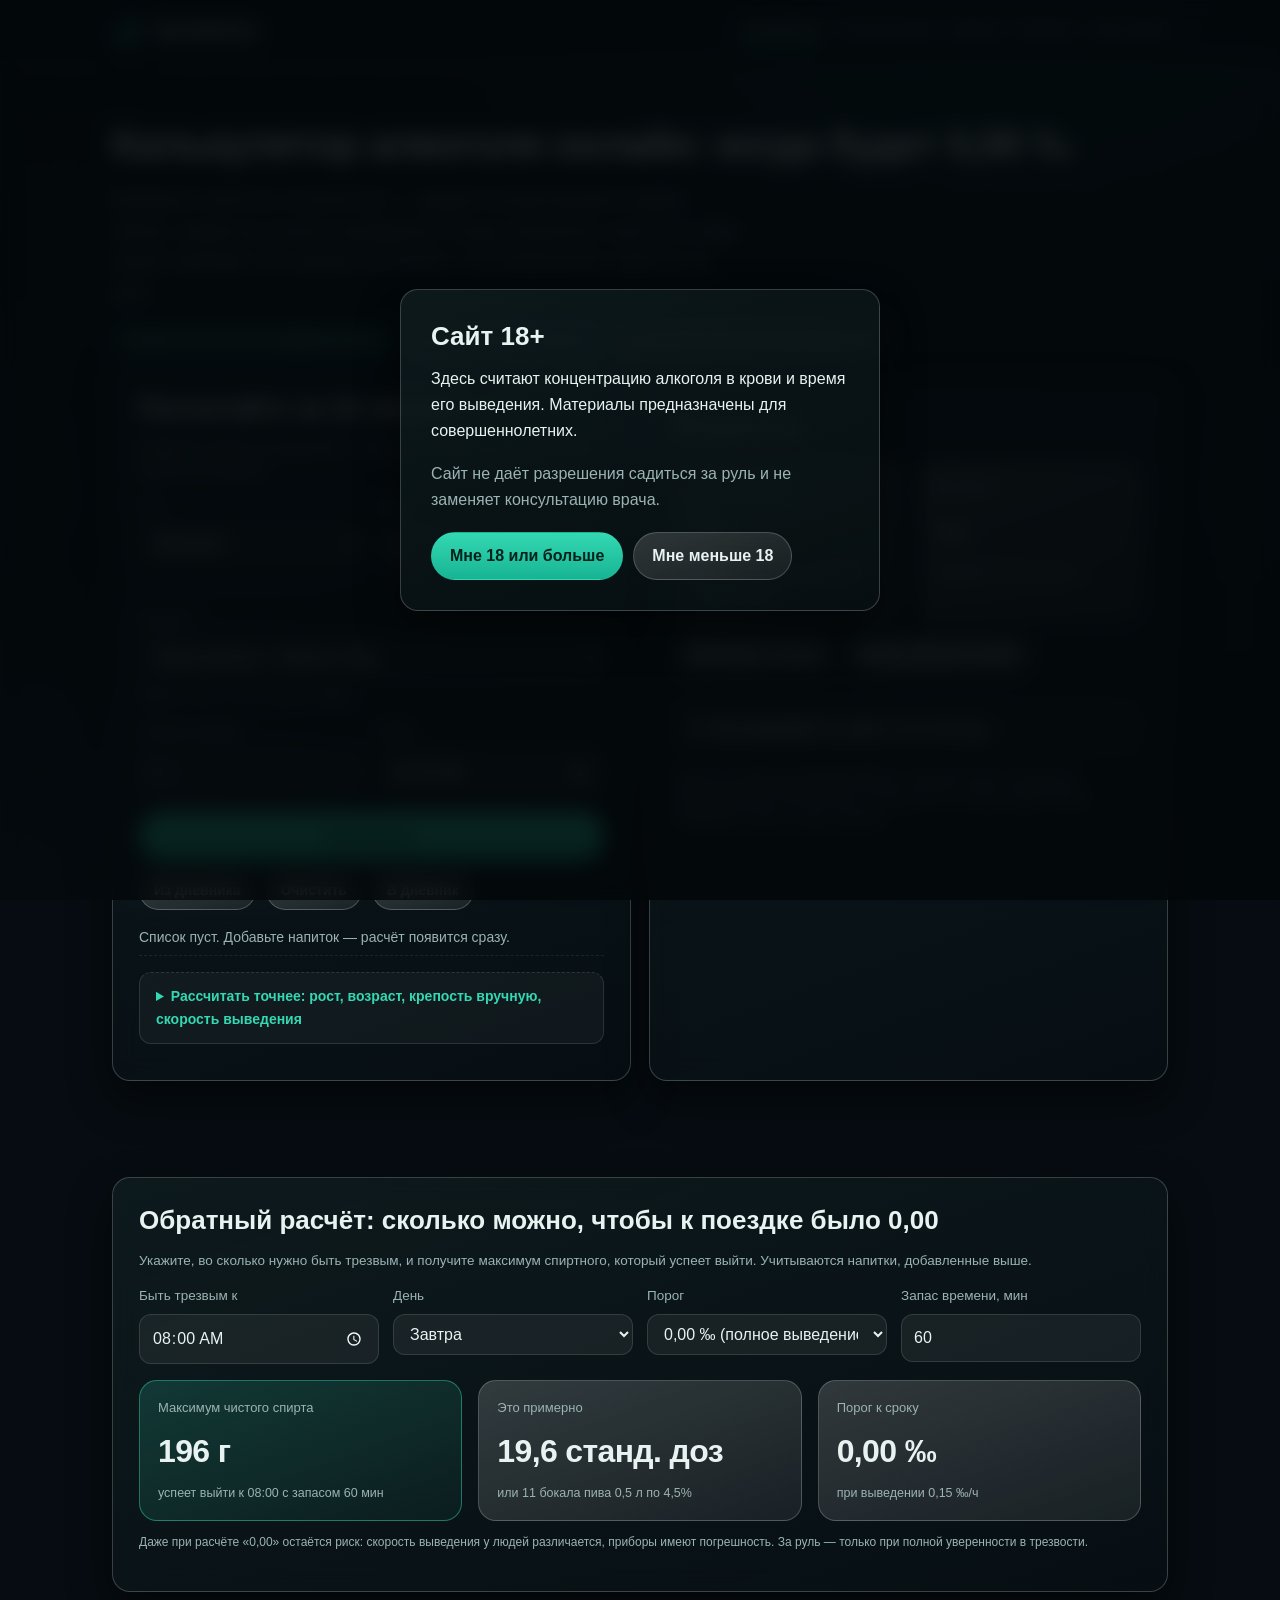
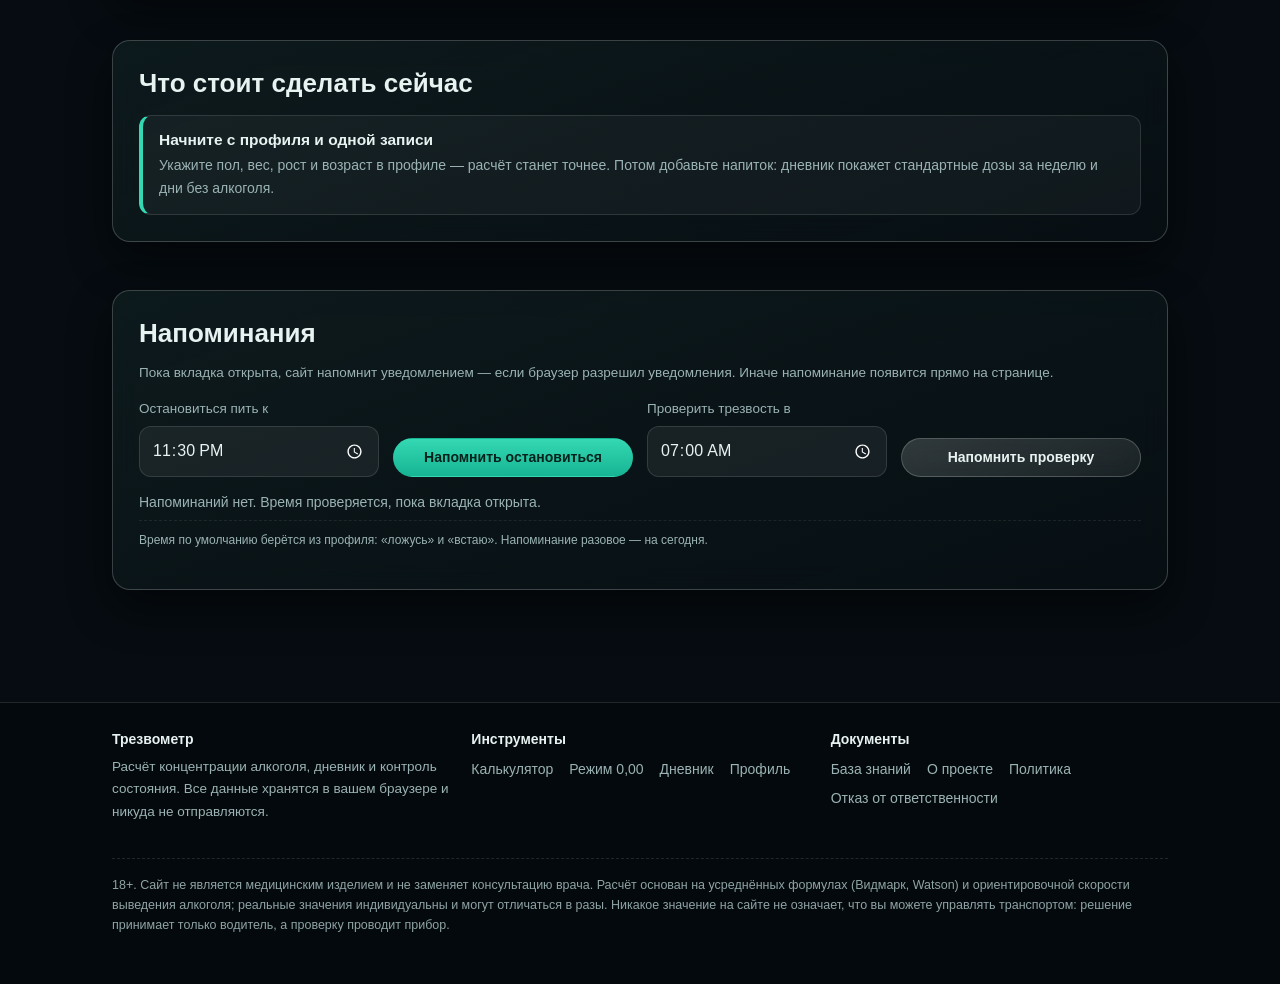
==== index.html @ 7f0a62c1 "feat(mobile): калькулятор сразу под заголовком, описание и бейджи — ниже формы" ====
<!DOCTYPE html>
<html lang="ru">
<head>
  <meta charset="utf-8">
  <link rel="icon" type="image/svg+xml" href="assets/favicon.svg">
  <meta name="viewport" content="width=device-width, initial-scale=1">
  <meta name="theme-color" content="#060c11">
  <meta name="yandex-verification" content="53d8635f9bacb7ce">
  <title>Калькулятор алкоголя: через сколько концентрация в крови вернётся к нулю</title>
  <meta name="description" content="Расчёт концентрации алкоголя в крови по весу, росту, полу и возрасту: когда показатель вернётся к 0,00 ‰, сколько ещё можно до поездки, дневник и профиль. Оценка с запасом по времени, без обещаний «можно за руль».">
  
  <meta property="og:type" content="website">
  <meta property="og:site_name" content="Трезвометр">
  <meta property="og:locale" content="ru_RU">
  <meta property="og:title" content="Калькулятор алкоголя: когда концентрация вернётся к нулю">
  <meta property="og:description" content="Расчёт по весу, росту, полу и возрасту, режим 0,00 для профессионалов, дневник и графики. Оценка с запасом по времени.">
  <!-- domain-block -->
  <link rel="canonical" href="https://trezvometr.ru/">
  <meta property="og:url" content="https://trezvometr.ru/">
  <meta property="og:image" content="https://trezvometr.ru/assets/og-image.png">
  <meta property="og:image:width" content="1200">
  <meta property="og:image:height" content="630">
  <meta name="twitter:card" content="summary_large_image">
  <meta name="twitter:image" content="https://trezvometr.ru/assets/og-image.png">
  <!-- /domain-block -->
  <link rel="stylesheet" href="assets/style.css?v=5">
</head>
<body>
<header class="site-header">
  <div class="wrap header-row">
    <a class="logo" href="index.html">
      <svg class="logo-mark" viewBox="0 0 32 32" aria-hidden="true">
        <circle cx="16" cy="16" r="13" fill="none" stroke="#34d8b3" stroke-width="2.2" stroke-dasharray="60 22" stroke-linecap="round" transform="rotate(-90 16 16)"/>
        <path d="M16 8.5c3.6 2.6 5.6 5.2 5.6 8a5.6 5.6 0 0 1-11.2 0c0-2.8 2-5.4 5.6-8z" fill="rgba(52,216,179,.22)" stroke="#34d8b3" stroke-width="1.6"/>
      </svg>
      <span>Трезвометр</span>
    </a>
    <nav class="nav" aria-label="Основная навигация">
      <a href="index.html">Калькулятор</a>
      <a href="pro.html">0,00 для профи</a>
      <a href="dnevnik.html">Дневник</a>
      <a href="profil.html">Профиль</a>
      <a href="baza-znaniy.html">База знаний</a>
    </nav>
  </div>
</header>

<main>
  <div class="top-flow">
    <section class="wrap hero">
      <h1>Калькулятор алкоголя онлайн: когда будет 0,00 ‰</h1>
    </section>

    <section class="wrap section calc-top" style="padding-top:8px">
    <div class="grid grid-2">
      <div class="card">
        <h2>Посчитайте за 10 секунд</h2>
        <p class="small muted">Выберите напиток и количество — результат обновится сразу. Пол и вес берутся из профиля.</p>

        <div class="form-grid" id="profile-quick">
          <label class="field"><span>Пол</span>
            <select id="p-sex"><option value="male">Мужской</option><option value="female">Женский</option><option value="other">Не указывать</option></select>
          </label>
          <label class="field"><span>Вес, кг</span><input id="p-weight" type="number" min="35" max="220" step="1" value="75"></label>
        </div>

        <hr style="border:none;border-top:1px dashed rgba(255,255,255,.12);margin:18px 0">

        <div class="form-grid">
          <label class="field field-wide"><span>Напиток</span><select id="drink"></select>
            <small class="tiny muted" id="drink-hint"></small></label>
          <label class="field"><span>Сколько порций</span><input id="count" type="number" min="1" max="20" step="1" value="1"></label>
          <label class="field"><span>Когда</span><input id="when" type="time"></label>
        </div>

        <div class="btn-row" style="margin-top:14px">
          <button type="button" class="btn btn-wide" id="add-drink">Рассчитать</button>
          <button type="button" class="btn btn-ghost btn-sm" id="from-diary">Из дневника</button>
          <button type="button" class="btn btn-ghost btn-sm" id="reset-list">Очистить</button>
          <button type="button" class="btn btn-ghost btn-sm" id="save-diary">В дневник</button>
        </div>

        <ul id="drink-list" class="breakdown" style="margin-top:16px"></ul>

        <details style="margin-top:16px" id="precise">
          <summary>Рассчитать точнее: рост, возраст, крепость вручную, скорость выведения</summary>
          <div class="form-grid" style="margin-top:12px">
            <label class="field"><span>Рост, см</span><input id="p-height" type="number" min="130" max="220" step="1" value="175"></label>
            <label class="field"><span>Возраст</span><input id="p-age" type="number" min="18" max="99" step="1" value="35"></label>
            <label class="field"><span>Объём порции, мл</span><input id="volume" type="number" min="10" max="2000" step="10" value="500"></label>
            <label class="field"><span>Крепость, %</span><input id="abv" type="number" min="0.1" max="96" step="0.1" value="4.5"></label>
            <label class="field"><span>День</span>
              <select id="day"><option value="0">Сегодня</option><option value="-1">Вчера</option><option value="1">Завтра</option></select>
            </label>
            <label class="field"><span>Всасывание</span>
              <select id="peak">
                <option value="20">Быстро (натощак) — 20 мин</option>
                <option value="40" selected>Обычно — 40 мин</option>
                <option value="60">После плотной еды — 60 мин</option>
                <option value="90">Очень медленно — 90 мин</option>
              </select>
            </label>
            <label class="field"><span>Скорость выведения</span>
              <select id="rate">
                <option value="0.10">Медленная — 0,10 ‰/ч</option>
                <option value="0.15" selected>Средняя — 0,15 ‰/ч</option>
                <option value="0.20">Быстрая — 0,20 ‰/ч</option>
              </select>
            </label>
            <label class="field"><span>Модель объёма</span>
              <select id="model">
                <option value="widmark" selected>Видмарка (вес, пол)</option>
                <option value="watson">Watson (плюс рост и возраст)</option>
              </select>
            </label>
            <label class="field"><span>Единицы</span>
              <select id="units">
                <option value="promille" selected>‰ (промилле)</option>
                <option value="percent">% BAC</option>
                <option value="breath">мг/л выдоха</option>
              </select>
            </label>
          </div>
          <p class="small muted" style="margin:10px 0 0">Значения сохраняются в профиле и используются на всех страницах.</p>
        </details>
      </div>

      <div class="card">
        <h2>Результат</h2>
        <div id="result-metrics" class="result-hero"></div>
        <div class="more-row">
          <button type="button" class="btn btn-ghost btn-sm" id="more-precise">Рассчитать точнее</button>
          <a class="btn btn-ghost btn-sm" href="pro.html">Режим 0,00 для профи</a>
        </div>
        <div id="chart" class="chart-box"></div>
        <ul id="breakdown" class="breakdown"></ul>
        <details style="margin-top:14px">
          <summary>Что означают ‰, мг/л, «г» и «ст. д.»</summary>
          <ul class="breakdown" style="margin-top:10px">
            <li><span>‰ (промилле)</span><b>грамм чистого спирта на литр крови: 1 ‰ = 1 г/л</b></li>
            <li><span>% BAC</span><b>то же в процентах: 1 ‰ = 0,1 %</b></li>
            <li><span>мг/л</span><b>миллиграммы спирта на литр выдоха — так измеряет алкотестер: 0,16 мг/л ≈ 0,30 ‰ крови</b></li>
            <li><span>г</span><b>граммы чистого спирта, а не объём напитка: 50 мл водки 40% = 15,8 г</b></li>
            <li><span>ст. д.</span><b>стандартная доза — 10 г спирта: 30 мл водки или 250 мл пива 4,5%</b></li>
            <li><span>Объём распределения</span><b>условный объём тела, по которому распределяется спирт (вес × коэффициент)</b></li>
          </ul>
          <p class="tiny muted" style="margin-top:8px">Подробнее — в <a href="baza-znaniy.html">базе знаний</a>.</p>
        </details>
        <p class="tiny muted" style="margin-top:14px">Оценка по формулам Видмарка/Watson и средней скорости выведения.
          Индивидуальные значения могут отличаться в 1,5–2 раза: влияют печень, лекарства, усталость, еда и генетика.</p>
      </div>
    </div>
    </section>

    <section class="wrap hero-meta">
      <p class="lead">Выберите напиток и количество — увидите концентрацию в крови сейчас, время до полного выведения
        и когда показатель опустится ниже порога прибора. Это оценка состояния, а не разрешение садиться за руль.</p>
      <div class="hero-badges">
        <span class="chip">Считает в ‰, %, мг/л и стандартных дозах</span>
        <span class="chip chip-blue">Данные остаются в браузере</span>
        <span class="chip chip-warn">Есть режим «0,00» для профессионалов</span>
      </div>
    </section>
  </div>

  <section class="wrap section">
    <div class="card">
      <h2>Обратный расчёт: сколько можно, чтобы к поездке было 0,00</h2>
      <p class="small muted">Укажите, во сколько нужно быть трезвым, и получите максимум спиртного, который успеет выйти.
        Учитываются напитки, добавленные выше.</p>
      <div class="form-grid">
        <label class="field"><span>Быть трезвым к</span><input id="target-time" type="time" value="08:00"></label>
        <label class="field"><span>День</span>
          <select id="target-day"><option value="1" selected>Завтра</option><option value="0">Сегодня</option><option value="2">Через день</option></select>
        </label>
        <label class="field"><span>Порог</span>
          <select id="target-threshold">
            <option value="0" selected>0,00 ‰ (полное выведение)</option>
            <option value="0.30">Порог прибора: 0,16 мг/л (0,30 ‰)</option>
          </select>
        </label>
        <label class="field"><span>Запас времени, мин</span><input id="target-margin" type="number" min="0" max="360" step="15" value="60"></label>
      </div>
      <div id="reverse-result" class="result-hero" style="margin-top:16px"></div>
      <p class="tiny muted" style="margin-top:12px">Даже при расчёте «0,00» остаётся риск: скорость выведения у людей различается,
        приборы имеют погрешность. За руль — только при полной уверенности в трезвости.</p>
    </div>
  </section>

  <section class="wrap section" style="padding-top:0">
    <div class="card">
      <h2>Что стоит сделать сейчас</h2>
      <div id="advice" class="advice"></div>
    </div>
  </section>

  <section class="wrap section" style="padding-top:0">
    <div class="card">
      <h2>Напоминания</h2>
      <p class="small muted">Пока вкладка открыта, сайт напомнит уведомлением — если браузер разрешил уведомления.
        Иначе напоминание появится прямо на странице.</p>
      <div class="form-grid">
        <label class="field"><span>Остановиться пить к</span><input id="rem-stop-time" type="time"></label>
        <div class="field" style="justify-content:flex-end">
          <button type="button" class="btn btn-sm" id="rem-stop-btn">Напомнить остановиться</button>
        </div>
        <label class="field"><span>Проверить трезвость в</span><input id="rem-check-time" type="time"></label>
        <div class="field" style="justify-content:flex-end">
          <button type="button" class="btn btn-ghost btn-sm" id="rem-check-btn">Напомнить проверку</button>
        </div>
      </div>
      <ul id="rem-list" class="breakdown" style="margin-top:14px"></ul>
      <p class="tiny muted" style="margin-top:10px">Время по умолчанию берётся из профиля: «ложусь» и «встаю».
        Напоминание разовое — на сегодня.</p>
    </div>
  </section>
</main>

<footer class="site-footer">
  <div class="wrap">
    <div class="footer-cols">
      <div>
        <h3>Трезвометр</h3>
        <p class="small">Расчёт концентрации алкоголя, дневник и контроль состояния. Все данные хранятся в вашем браузере
          и никуда не отправляются.</p>
      </div>
      <div>
        <h3>Инструменты</h3>
        <div class="footer-links">
          <a href="index.html">Калькулятор</a>
          <a href="pro.html">Режим 0,00</a>
          <a href="dnevnik.html">Дневник</a>
          <a href="profil.html">Профиль</a>
        </div>
      </div>
      <div>
        <h3>Документы</h3>
        <div class="footer-links">
          <a href="baza-znaniy.html">База знаний</a>
          <a href="o-proekte.html">О проекте</a>
          <a href="politika.html">Политика</a>
          <a href="disclaimer.html">Отказ от ответственности</a>
        </div>
      </div>
    </div>
    <p class="footer-disclaimer">18+. Сайт не является медицинским изделием и не заменяет консультацию врача.
      Расчёт основан на усреднённых формулах (Видмарк, Watson) и ориентировочной скорости выведения алкоголя;
      реальные значения индивидуальны и могут отличаться в разы. Никакое значение на сайте не означает,
      что вы можете управлять транспортом: решение принимает только водитель, а проверку проводит прибор.</p>
  </div>
</footer>

<script src="assets/config.js?v=1"></script>
<script src="assets/engine.js?v=3"></script>
<script src="assets/store.js?v=1"></script>
<script src="assets/ui.js?v=1"></script>
<script src="assets/advice.js?v=3"></script>
<script src="assets/charts.js?v=3"></script>
<script src="assets/reminders.js?v=1"></script>
<script src="assets/calc.js?v=5"></script>
<script src="assets/metrika.js?v=1"></script>
</body>
</html>
---- assets/style.css ----
/* Трезвометр — тёмная тема «стекло», мятный акцент. Без внешних зависимостей. */
:root {
  color-scheme: dark;
  --bg: #060c11;
  --card: rgba(255, 255, 255, .055);
  --text: #e8f3f1;
  --muted: #9bb3b4;
  --line: rgba(255, 255, 255, .12);
  --accent: #34d8b3;
  --accent-strong: #17b493;
  --accent-dark: #0d8a71;
  --blue: #6fb3ff;
  --warn: #ffc061;
  --stop: #ff7a7a;
  --ok: #3ddc9a;
  --radius: 18px;
  --radius-sm: 12px;
  --shadow: 0 18px 44px rgba(0, 0, 0, .48);
  --glass: linear-gradient(160deg, rgba(255, 255, 255, .16), rgba(255, 255, 255, .07));
  --glass-border: rgba(255, 255, 255, .2);
  --glass-panel: linear-gradient(160deg, rgba(16, 30, 32, .78), rgba(9, 17, 20, .6));
}

* { box-sizing: border-box; }
html { scroll-behavior: smooth; }

body {
  margin: 0;
  font: 16px/1.65 -apple-system, "Segoe UI", Roboto, "Helvetica Neue", Arial, sans-serif;
  color: var(--text);
  background-color: var(--bg);
  min-height: 100vh;
}

body::before {
  content: ""; position: fixed; inset: 0; z-index: -2;
  background:
    radial-gradient(60rem 40rem at 80% -10%, rgba(52, 216, 179, .16), transparent 65%),
    radial-gradient(50rem 34rem at 0% 100%, rgba(111, 179, 255, .12), transparent 62%),
    linear-gradient(180deg, #060c11 0%, #071016 55%, #050a0e 100%);
}
body::after {
  content: ""; position: fixed; inset: 0; z-index: -1; pointer-events: none;
  background-image:
    linear-gradient(rgba(255, 255, 255, .028) 1px, transparent 1px),
    linear-gradient(90deg, rgba(255, 255, 255, .028) 1px, transparent 1px);
  background-size: 64px 64px, 64px 64px;
}
body.no-scroll { overflow: hidden; }

a { color: var(--accent); text-decoration: none; }
a:hover { text-decoration: underline; }
img, svg { max-width: 100%; }
::selection { background: rgba(52, 216, 179, .32); color: #fff; }
a:focus-visible, button:focus-visible, input:focus-visible, select:focus-visible, textarea:focus-visible {
  outline: 2px solid rgba(52, 216, 179, .7); outline-offset: 2px; border-radius: 10px;
}

/* Отступы по бокам задаём только через padding-inline: .header-row, .section,
   .hero и .site-footer ниже перебивают padding сбоку, если писать его shorthand
   (padding: 8px 0). Из-за этого контент прижимался к краям экрана. */
.wrap { width: 100%; max-width: 1120px; margin: 0 auto; padding-inline: clamp(16px, 2.5vw, 36px); }

/* ---------- шапка ---------- */
.site-header {
  position: sticky; top: 0; z-index: 30;
  background: rgba(7, 14, 18, .8);
  -webkit-backdrop-filter: blur(18px) saturate(150%);
  backdrop-filter: blur(18px) saturate(150%);
  border-bottom: 1px solid rgba(255, 255, 255, .09);
}
.header-row { display: flex; align-items: center; gap: 14px; min-height: 62px; flex-wrap: wrap; padding-block: 8px; }
.logo { display: flex; align-items: center; gap: 10px; font-weight: 700; font-size: 18px; color: var(--text); }
.logo:hover { text-decoration: none; }
.logo-mark {
  width: 30px; height: 30px; flex: 0 0 auto; display: block;
  filter: drop-shadow(0 6px 16px rgba(52, 216, 179, .4));
}
.nav {
  display: flex; flex-wrap: wrap; gap: clamp(10px, 1.2vw, 18px); margin-left: auto;
  font-size: clamp(13.5px, .95vw, 14.5px);
}
.nav a { color: var(--muted); white-space: nowrap; }
.nav a:hover, .nav a[aria-current="page"] { color: var(--text); text-decoration: none; }
.nav a[aria-current="page"] { border-bottom: 2px solid var(--accent); padding-bottom: 2px; }

/* ---------- кнопки ---------- */
.btn {
  display: inline-flex; align-items: center; justify-content: center; gap: 8px;
  padding: 10px 18px; border-radius: 999px; border: 1px solid transparent;
  font: inherit; font-weight: 600; cursor: pointer; white-space: nowrap;
  background: linear-gradient(180deg, var(--accent), var(--accent-strong));
  color: #04211b; text-decoration: none;
  transition: transform .12s ease, filter .12s ease;
}
.btn:hover { filter: brightness(1.06); text-decoration: none; transform: translateY(-1px); }
.btn:active { transform: translateY(0); }
.btn-ghost { background: var(--glass); color: var(--text); border-color: var(--glass-border); backdrop-filter: blur(10px); }
.btn-ghost:hover { border-color: rgba(52, 216, 179, .45); }
.btn-sm { padding: 7px 14px; font-size: 14px; }
.btn-danger { background: linear-gradient(180deg, #ff8b8b, #e25555); color: #2a0707; }
.btn-row { display: flex; flex-wrap: wrap; gap: 10px; align-items: center; }

/* ---------- быстрый калькулятор ---------- */
.btn-wide { flex: 1 1 100%; }
.more-row { display: flex; flex-wrap: wrap; gap: 10px; align-items: center; margin-top: 14px; }
.more-row .btn { text-decoration: none; }
#precise { border-top: 1px dashed rgba(255, 255, 255, .12); padding-top: 12px; }
#precise > summary { cursor: pointer; color: var(--accent); font-size: 14px; }
#precise > summary:hover { text-decoration: underline; }
#drink-hint { display: block; margin-top: 2px; }

/* ---------- карточки / секции ---------- */
.section { padding-block: clamp(24px, 4vw, 48px); }
.card {
  background: var(--glass-panel);
  border: 1px solid var(--glass-border);
  border-radius: var(--radius);
  box-shadow: var(--shadow);
  padding: clamp(16px, 2.2vw, 26px);
  backdrop-filter: blur(14px) saturate(140%);
}
.card + .card { margin-top: 18px; }
.grid { display: grid; gap: 18px; }
.grid-2 { grid-template-columns: repeat(auto-fit, minmax(300px, 1fr)); }
.grid-3 { grid-template-columns: repeat(auto-fit, minmax(230px, 1fr)); }
h1, h2, h3 { line-height: 1.25; margin: 0 0 .5em; }
h1 { font-size: clamp(26px, 3.4vw, 40px); letter-spacing: -.02em; }
h2 { font-size: clamp(20px, 2.2vw, 26px); }
h3 { font-size: 17px; }
p { margin: 0 0 1em; }
.muted { color: var(--muted); }
.small { font-size: 13.5px; }
.tiny { font-size: 12px; }
.center { text-align: center; }
.nowrap { white-space: nowrap; }

/* ---------- первый экран ---------- */
/* Порядок блоков зависит от ширины: на телефоне калькулятор идёт сразу после
   заголовка, а описание и бейджи — ниже (иначе до формы надо прокручивать). */
.top-flow { display: flex; flex-direction: column; }
.hero { order: 1; padding-block: clamp(28px, 5vw, 56px) 16px; }
.hero h1 { margin-bottom: 12px; }
.hero h1:last-child { margin-bottom: 0; }
.hero-meta { order: 2; }
.calc-top { order: 3; }
.hero p.lead, .hero-meta .lead { font-size: clamp(16px, 1.5vw, 18.5px); color: var(--muted); max-width: 62ch; margin-bottom: 0; }
.hero-badges { display: flex; flex-wrap: wrap; gap: 8px; margin-top: 16px; }
.chip {
  display: inline-flex; align-items: center; gap: 6px;
  padding: 5px 12px; border-radius: 999px; font-size: 13px;
  background: rgba(52, 216, 179, .12); border: 1px solid rgba(52, 216, 179, .28); color: #b8f4e6;
}
.chip-blue { background: rgba(111, 179, 255, .12); border-color: rgba(111, 179, 255, .3); color: #cfe4ff; }
.chip-warn { background: rgba(255, 192, 97, .12); border-color: rgba(255, 192, 97, .32); color: #ffe0b5; }

/* ---------- форма ---------- */
.form-grid { display: grid; gap: 14px; grid-template-columns: repeat(auto-fit, minmax(190px, 1fr)); }
.field { display: flex; flex-direction: column; gap: 6px; }
.field > span, .field > label { font-size: 13.5px; color: var(--muted); }
.field-wide { grid-column: 1 / -1; }
input, select, textarea {
  font: inherit; color: var(--text);
  background: rgba(255, 255, 255, .06);
  border: 1px solid var(--line);
  border-radius: var(--radius-sm);
  padding: 10px 12px;
  width: 100%;
  transition: border-color .12s ease, background .12s ease;
}
input:hover, select:hover, textarea:hover { border-color: rgba(52, 216, 179, .3); }
input:focus, select:focus, textarea:focus { border-color: rgba(52, 216, 179, .6); background: rgba(255, 255, 255, .08); }
select option, select optgroup { background: #0d1a1e; color: var(--text); }
input[type="range"] { padding: 0; background: none; border: none; accent-color: var(--accent); }
input[type="checkbox"] { width: auto; accent-color: var(--accent); }
.row-inline { display: flex; gap: 10px; align-items: center; flex-wrap: wrap; }
.check { display: flex; gap: 8px; align-items: flex-start; font-size: 14px; color: var(--muted); }

/* ---------- результат ---------- */
.result-hero {
  display: grid; gap: 16px; grid-template-columns: repeat(auto-fit, minmax(220px, 1fr));
  margin-top: 18px;
}
.metric {
  background: var(--glass);
  border: 1px solid var(--glass-border);
  border-radius: var(--radius);
  padding: 16px 18px;
}
.metric .label { font-size: 13px; color: var(--muted); margin-bottom: 6px; }
.metric .value { font-size: clamp(24px, 2.6vw, 32px); font-weight: 700; letter-spacing: -.02em; }
.metric .value-sm { font-size: clamp(18px, 2vw, 22px); font-weight: 600; }
.metric .hint { font-size: 12.5px; color: var(--muted); margin-top: 6px; }
.metric-accent { border-color: rgba(52, 216, 179, .45); background: linear-gradient(160deg, rgba(52, 216, 179, .18), rgba(52, 216, 179, .05)); }
.metric-warn { border-color: rgba(255, 192, 97, .4); }
.metric-stop { border-color: rgba(255, 122, 122, .4); }

.breakdown { display: grid; gap: 8px; margin: 14px 0 0; padding: 0; list-style: none; }
.breakdown li { display: flex; justify-content: space-between; gap: 12px; font-size: 14px; color: var(--muted); border-bottom: 1px dashed rgba(255,255,255,.08); padding-bottom: 6px; }
.breakdown li b { color: var(--text); font-weight: 600; }

/* ---------- советы ---------- */
.advice { display: grid; gap: 12px; margin-top: 16px; }
.advice-item {
  border-radius: var(--radius-sm); padding: 14px 16px;
  border: 1px solid var(--line); background: rgba(255, 255, 255, .04);
  border-left: 4px solid var(--accent);
}
.advice-item.warn { border-left-color: var(--warn); }
.advice-item.stop { border-left-color: var(--stop); }
.advice-item h3 { margin: 0 0 4px; font-size: 15.5px; }
.advice-item p { margin: 0; font-size: 14px; color: var(--muted); }

/* ---------- статистика ---------- */
.stats { display: grid; gap: 12px; grid-template-columns: repeat(auto-fit, minmax(160px, 1fr)); }
.stat {
  border: 1px solid var(--line); border-radius: var(--radius-sm);
  background: rgba(255, 255, 255, .04); padding: 12px 14px;
}
.stat .k { font-size: 12.5px; color: var(--muted); }
.stat .v { font-size: 22px; font-weight: 700; }

/* ---------- таблица дневника ---------- */
.table-wrap { overflow-x: auto; margin-top: 12px; border-radius: var(--radius-sm); border: 1px solid var(--line); }
table { width: 100%; border-collapse: collapse; font-size: 14px; min-width: 560px; }
th, td { text-align: left; padding: 10px 12px; border-bottom: 1px solid rgba(255, 255, 255, .07); }
th { font-size: 12.5px; text-transform: uppercase; letter-spacing: .04em; color: var(--muted); font-weight: 600; background: rgba(255, 255, 255, .04); }
tbody tr:hover { background: rgba(52, 216, 179, .06); }
td.num, th.num { text-align: right; white-space: nowrap; }
.icon-btn {
  background: none; border: 1px solid var(--line); color: var(--muted);
  border-radius: 8px; padding: 3px 9px; cursor: pointer; font: inherit; font-size: 13px;
}
.icon-btn:hover { color: var(--stop); border-color: rgba(255, 122, 122, .5); }

/* ---------- графики ---------- */
.chart { width: 100%; height: auto; display: block; }
.chart-axis { fill: #8ba3a6; font-size: 12px; }
.chart-note { fill: #b8c9cb; font-size: 11.5px; }
.chart-box { margin-top: 14px; }

/* ---------- заметки / предупреждения ---------- */
.note {
  border-radius: var(--radius-sm); padding: 14px 16px; font-size: 14px;
  background: rgba(111, 179, 255, .1); border: 1px solid rgba(111, 179, 255, .28); color: #d6e8ff;
}
.note-warn { background: rgba(255, 192, 97, .1); border-color: rgba(255, 192, 97, .3); color: #ffe7c6; }
.note-stop { background: rgba(255, 122, 122, .1); border-color: rgba(255, 122, 122, .3); color: #ffd6d6; }

/* ---------- возрастной гейт ---------- */
.gate {
  position: fixed; inset: 0; z-index: 100;
  display: grid; place-items: center; padding: 20px;
  background: rgba(3, 8, 10, .86);
  -webkit-backdrop-filter: blur(10px); backdrop-filter: blur(10px);
}
.gate-card {
  max-width: 480px; width: 100%;
  background: var(--glass-panel); border: 1px solid var(--glass-border);
  border-radius: var(--radius); box-shadow: var(--shadow);
  padding: clamp(20px, 3vw, 30px);
}
.gate-actions { display: flex; flex-wrap: wrap; gap: 10px; margin-top: 18px; }

/* ---------- тосты ---------- */
.toast-box {
  position: fixed; right: 16px; bottom: 16px; z-index: 90;
  display: flex; flex-direction: column; gap: 8px; max-width: min(92vw, 380px);
}
.toast {
  padding: 12px 16px; border-radius: var(--radius-sm); font-size: 14px;
  background: rgba(15, 28, 30, .96); border: 1px solid var(--glass-border);
  box-shadow: var(--shadow); animation: toastIn .18s ease;
}
.toast-warn { border-color: rgba(255, 192, 97, .5); }
.toast-stop { border-color: rgba(255, 122, 122, .5); }
.toast-out { opacity: 0; transform: translateY(6px); transition: all .4s ease; }
@keyframes toastIn { from { opacity: 0; transform: translateY(8px); } to { opacity: 1; transform: none; } }

/* ---------- статьи / текст ---------- */
.prose { max-width: 74ch; }
.prose h2 { margin-top: 1.6em; }
.prose h3 { margin-top: 1.2em; }
.prose ul, .prose ol { padding-left: 1.3em; margin: 0 0 1em; }
.prose li { margin-bottom: .4em; }
.prose blockquote {
  margin: 1.2em 0; padding: 12px 18px; border-left: 3px solid var(--accent);
  background: rgba(52, 216, 179, .07); border-radius: 0 var(--radius-sm) var(--radius-sm) 0;
  color: #cfe9e3;
}
.prose code { background: rgba(255,255,255,.08); padding: 1px 6px; border-radius: 6px; font-size: .92em; }
.prose table { margin: 1em 0; }

details {
  border: 1px solid var(--line); border-radius: var(--radius-sm);
  background: rgba(255, 255, 255, .04); padding: 12px 16px; margin-bottom: 10px;
}
details summary { cursor: pointer; font-weight: 600; }
details[open] summary { margin-bottom: 8px; }
details p:last-child { margin-bottom: 0; }

/* ---------- подвал ---------- */
.site-footer {
  margin-top: clamp(32px, 5vw, 64px);
  border-top: 1px solid var(--line);
  background: rgba(4, 9, 12, .6);
  padding-block: 28px 36px; font-size: 14px; color: var(--muted);
}
.footer-cols { display: grid; gap: 22px; grid-template-columns: repeat(auto-fit, minmax(220px, 1fr)); }
.site-footer h3 { font-size: 14px; color: var(--text); margin-bottom: 8px; }
.site-footer a { color: var(--muted); }
.site-footer a:hover { color: var(--accent); }
.footer-disclaimer {
  margin-top: 22px; padding-top: 16px; border-top: 1px dashed var(--line);
  font-size: 12.5px; line-height: 1.6; color: #8fa4a6;
}
.footer-links { display: flex; flex-wrap: wrap; gap: 6px 16px; margin-top: 10px; }

/* ---------- адаптив ---------- */
@media (max-width: 720px) {
  /* Меню переносится, а не прячется в горизонтальную прокрутку: на телефоне
     спрятанный край выглядит как обрезанная ссылка. */
  .nav { order: 3; width: 100%; margin-left: 0; flex-wrap: wrap; gap: 8px 16px; padding-bottom: 4px; }
  .header-row { min-height: auto; }
  .metric .value { font-size: 24px; }
  .toast-box { left: 12px; right: 12px; max-width: none; }
  /* На телефоне сначала калькулятор, потом описание и бейджи. */
  .calc-top { order: 2; }
  .hero-meta { order: 3; margin-top: 10px; }
}
@media (prefers-reduced-motion: reduce) {
  * { animation: none !important; transition: none !important; scroll-behavior: auto !important; }
}
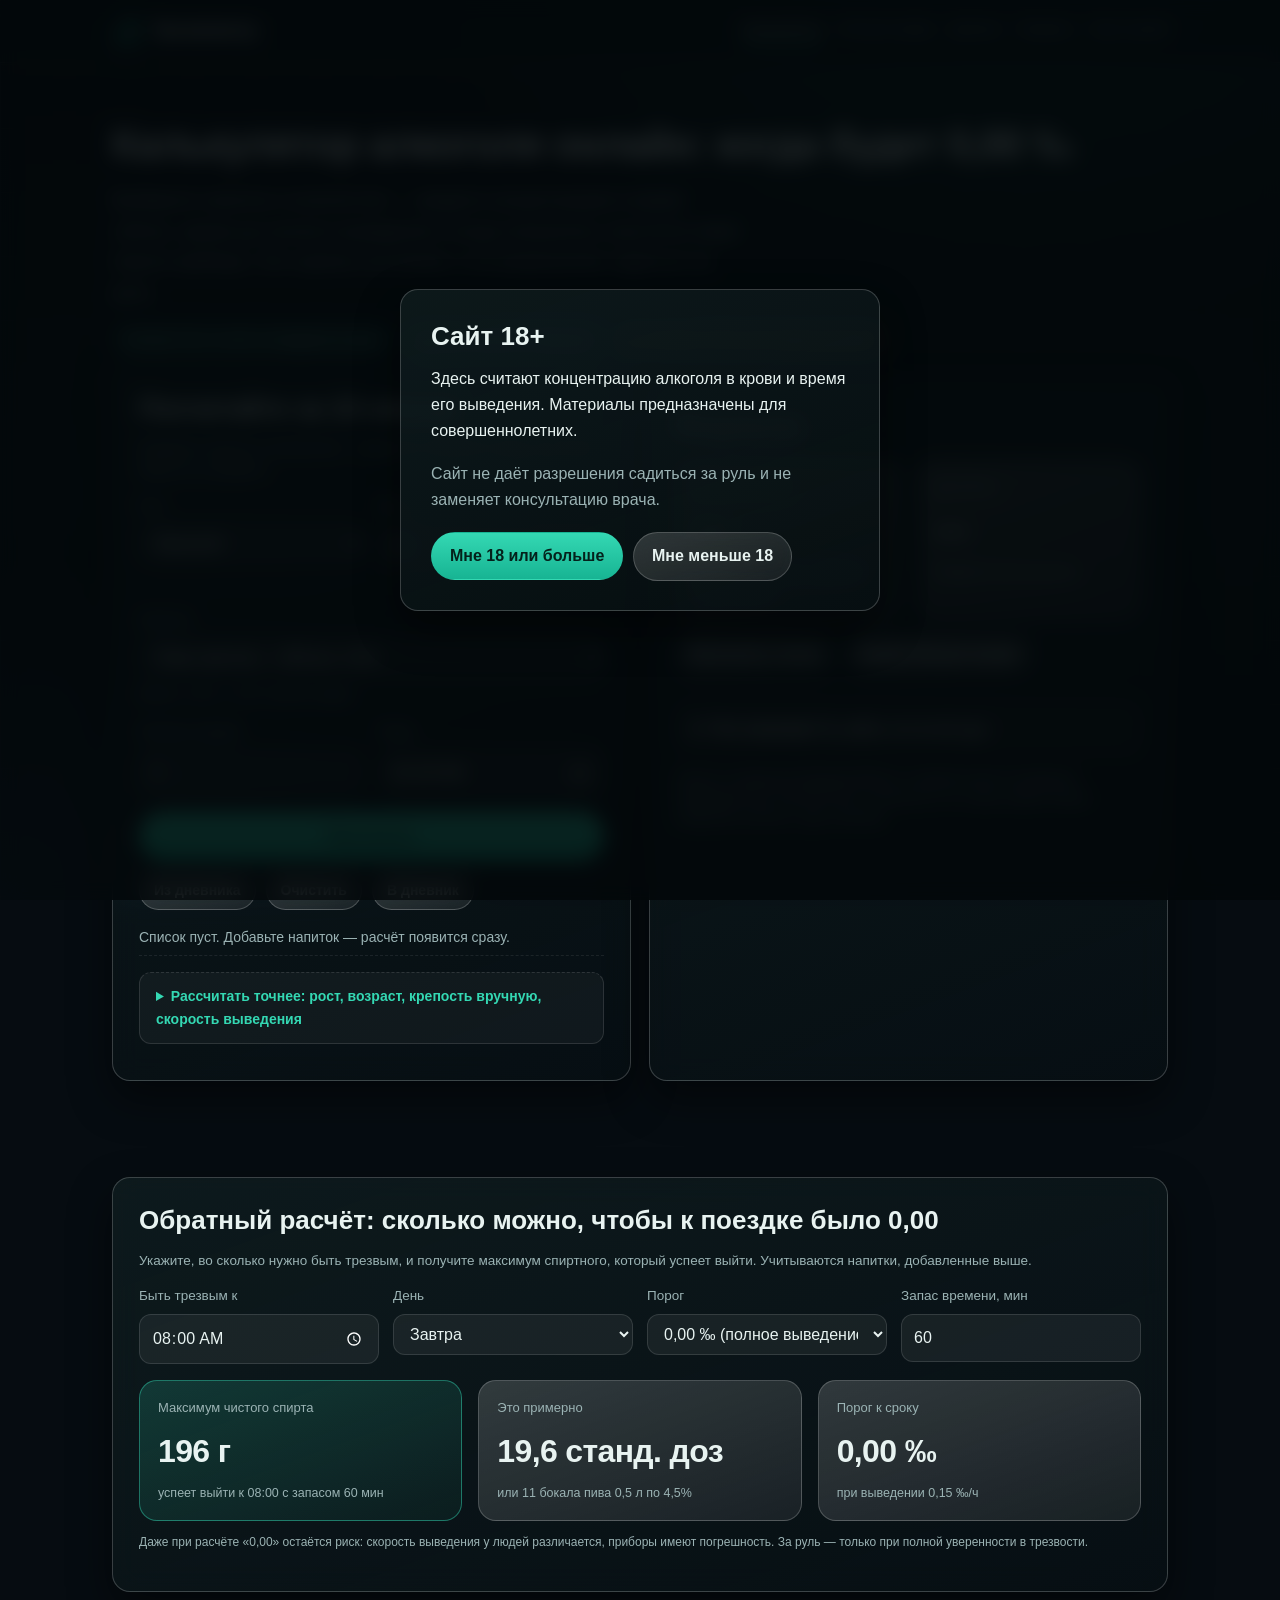
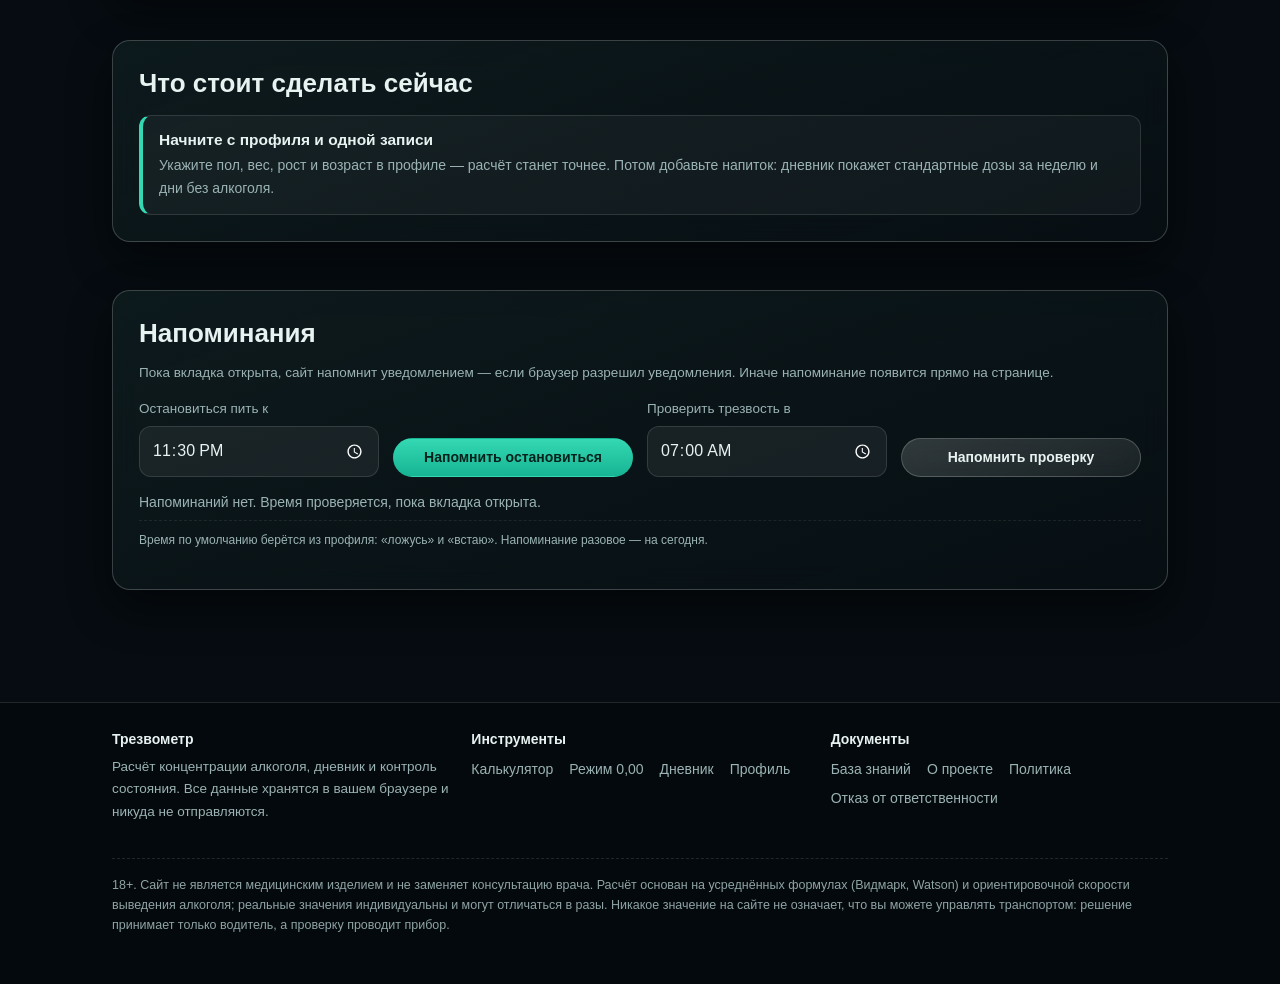
==== commit 8f6e8a85: "style(index): выровнены отступы в разметке калькулятора" ====
--- a/index.html
+++ b/index.html
@@ -52,104 +52,104 @@
     </section>
 
     <section class="wrap section calc-top" style="padding-top:8px">
-    <div class="grid grid-2">
-      <div class="card">
-        <h2>Посчитайте за 10 секунд</h2>
-        <p class="small muted">Выберите напиток и количество — результат обновится сразу. Пол и вес берутся из профиля.</p>
-
-        <div class="form-grid" id="profile-quick">
-          <label class="field"><span>Пол</span>
-            <select id="p-sex"><option value="male">Мужской</option><option value="female">Женский</option><option value="other">Не указывать</option></select>
-          </label>
-          <label class="field"><span>Вес, кг</span><input id="p-weight" type="number" min="35" max="220" step="1" value="75"></label>
-        </div>
-
-        <hr style="border:none;border-top:1px dashed rgba(255,255,255,.12);margin:18px 0">
-
-        <div class="form-grid">
-          <label class="field field-wide"><span>Напиток</span><select id="drink"></select>
-            <small class="tiny muted" id="drink-hint"></small></label>
-          <label class="field"><span>Сколько порций</span><input id="count" type="number" min="1" max="20" step="1" value="1"></label>
-          <label class="field"><span>Когда</span><input id="when" type="time"></label>
-        </div>
-
-        <div class="btn-row" style="margin-top:14px">
-          <button type="button" class="btn btn-wide" id="add-drink">Рассчитать</button>
-          <button type="button" class="btn btn-ghost btn-sm" id="from-diary">Из дневника</button>
-          <button type="button" class="btn btn-ghost btn-sm" id="reset-list">Очистить</button>
-          <button type="button" class="btn btn-ghost btn-sm" id="save-diary">В дневник</button>
-        </div>
-
-        <ul id="drink-list" class="breakdown" style="margin-top:16px"></ul>
-
-        <details style="margin-top:16px" id="precise">
-          <summary>Рассчитать точнее: рост, возраст, крепость вручную, скорость выведения</summary>
-          <div class="form-grid" style="margin-top:12px">
-            <label class="field"><span>Рост, см</span><input id="p-height" type="number" min="130" max="220" step="1" value="175"></label>
-            <label class="field"><span>Возраст</span><input id="p-age" type="number" min="18" max="99" step="1" value="35"></label>
-            <label class="field"><span>Объём порции, мл</span><input id="volume" type="number" min="10" max="2000" step="10" value="500"></label>
-            <label class="field"><span>Крепость, %</span><input id="abv" type="number" min="0.1" max="96" step="0.1" value="4.5"></label>
-            <label class="field"><span>День</span>
-              <select id="day"><option value="0">Сегодня</option><option value="-1">Вчера</option><option value="1">Завтра</option></select>
+      <div class="grid grid-2">
+        <div class="card">
+          <h2>Посчитайте за 10 секунд</h2>
+          <p class="small muted">Выберите напиток и количество — результат обновится сразу. Пол и вес берутся из профиля.</p>
+
+          <div class="form-grid" id="profile-quick">
+            <label class="field"><span>Пол</span>
+              <select id="p-sex"><option value="male">Мужской</option><option value="female">Женский</option><option value="other">Не указывать</option></select>
             </label>
-            <label class="field"><span>Всасывание</span>
-              <select id="peak">
-                <option value="20">Быстро (натощак) — 20 мин</option>
-                <option value="40" selected>Обычно — 40 мин</option>
-                <option value="60">После плотной еды — 60 мин</option>
-                <option value="90">Очень медленно — 90 мин</option>
-              </select>
-            </label>
-            <label class="field"><span>Скорость выведения</span>
-              <select id="rate">
-                <option value="0.10">Медленная — 0,10 ‰/ч</option>
-                <option value="0.15" selected>Средняя — 0,15 ‰/ч</option>
-                <option value="0.20">Быстрая — 0,20 ‰/ч</option>
-              </select>
-            </label>
-            <label class="field"><span>Модель объёма</span>
-              <select id="model">
-                <option value="widmark" selected>Видмарка (вес, пол)</option>
-                <option value="watson">Watson (плюс рост и возраст)</option>
-              </select>
-            </label>
-            <label class="field"><span>Единицы</span>
-              <select id="units">
-                <option value="promille" selected>‰ (промилле)</option>
-                <option value="percent">% BAC</option>
-                <option value="breath">мг/л выдоха</option>
-              </select>
-            </label>
-          </div>
-          <p class="small muted" style="margin:10px 0 0">Значения сохраняются в профиле и используются на всех страницах.</p>
-        </details>
-      </div>
-
-      <div class="card">
-        <h2>Результат</h2>
-        <div id="result-metrics" class="result-hero"></div>
-        <div class="more-row">
-          <button type="button" class="btn btn-ghost btn-sm" id="more-precise">Рассчитать точнее</button>
-          <a class="btn btn-ghost btn-sm" href="pro.html">Режим 0,00 для профи</a>
-        </div>
-        <div id="chart" class="chart-box"></div>
-        <ul id="breakdown" class="breakdown"></ul>
-        <details style="margin-top:14px">
-          <summary>Что означают ‰, мг/л, «г» и «ст. д.»</summary>
-          <ul class="breakdown" style="margin-top:10px">
-            <li><span>‰ (промилле)</span><b>грамм чистого спирта на литр крови: 1 ‰ = 1 г/л</b></li>
-            <li><span>% BAC</span><b>то же в процентах: 1 ‰ = 0,1 %</b></li>
-            <li><span>мг/л</span><b>миллиграммы спирта на литр выдоха — так измеряет алкотестер: 0,16 мг/л ≈ 0,30 ‰ крови</b></li>
-            <li><span>г</span><b>граммы чистого спирта, а не объём напитка: 50 мл водки 40% = 15,8 г</b></li>
-            <li><span>ст. д.</span><b>стандартная доза — 10 г спирта: 30 мл водки или 250 мл пива 4,5%</b></li>
-            <li><span>Объём распределения</span><b>условный объём тела, по которому распределяется спирт (вес × коэффициент)</b></li>
-          </ul>
-          <p class="tiny muted" style="margin-top:8px">Подробнее — в <a href="baza-znaniy.html">базе знаний</a>.</p>
-        </details>
-        <p class="tiny muted" style="margin-top:14px">Оценка по формулам Видмарка/Watson и средней скорости выведения.
-          Индивидуальные значения могут отличаться в 1,5–2 раза: влияют печень, лекарства, усталость, еда и генетика.</p>
-      </div>
-    </div>
+            <label class="field"><span>Вес, кг</span><input id="p-weight" type="number" min="35" max="220" step="1" value="75"></label>
+          </div>
+
+          <hr style="border:none;border-top:1px dashed rgba(255,255,255,.12);margin:18px 0">
+
+          <div class="form-grid">
+            <label class="field field-wide"><span>Напиток</span><select id="drink"></select>
+              <small class="tiny muted" id="drink-hint"></small></label>
+            <label class="field"><span>Сколько порций</span><input id="count" type="number" min="1" max="20" step="1" value="1"></label>
+            <label class="field"><span>Когда</span><input id="when" type="time"></label>
+          </div>
+
+          <div class="btn-row" style="margin-top:14px">
+            <button type="button" class="btn btn-wide" id="add-drink">Рассчитать</button>
+            <button type="button" class="btn btn-ghost btn-sm" id="from-diary">Из дневника</button>
+            <button type="button" class="btn btn-ghost btn-sm" id="reset-list">Очистить</button>
+            <button type="button" class="btn btn-ghost btn-sm" id="save-diary">В дневник</button>
+          </div>
+
+          <ul id="drink-list" class="breakdown" style="margin-top:16px"></ul>
+
+          <details style="margin-top:16px" id="precise">
+            <summary>Рассчитать точнее: рост, возраст, крепость вручную, скорость выведения</summary>
+            <div class="form-grid" style="margin-top:12px">
+              <label class="field"><span>Рост, см</span><input id="p-height" type="number" min="130" max="220" step="1" value="175"></label>
+              <label class="field"><span>Возраст</span><input id="p-age" type="number" min="18" max="99" step="1" value="35"></label>
+              <label class="field"><span>Объём порции, мл</span><input id="volume" type="number" min="10" max="2000" step="10" value="500"></label>
+              <label class="field"><span>Крепость, %</span><input id="abv" type="number" min="0.1" max="96" step="0.1" value="4.5"></label>
+              <label class="field"><span>День</span>
+                <select id="day"><option value="0">Сегодня</option><option value="-1">Вчера</option><option value="1">Завтра</option></select>
+              </label>
+              <label class="field"><span>Всасывание</span>
+                <select id="peak">
+                  <option value="20">Быстро (натощак) — 20 мин</option>
+                  <option value="40" selected>Обычно — 40 мин</option>
+                  <option value="60">После плотной еды — 60 мин</option>
+                  <option value="90">Очень медленно — 90 мин</option>
+                </select>
+              </label>
+              <label class="field"><span>Скорость выведения</span>
+                <select id="rate">
+                  <option value="0.10">Медленная — 0,10 ‰/ч</option>
+                  <option value="0.15" selected>Средняя — 0,15 ‰/ч</option>
+                  <option value="0.20">Быстрая — 0,20 ‰/ч</option>
+                </select>
+              </label>
+              <label class="field"><span>Модель объёма</span>
+                <select id="model">
+                  <option value="widmark" selected>Видмарка (вес, пол)</option>
+                  <option value="watson">Watson (плюс рост и возраст)</option>
+                </select>
+              </label>
+              <label class="field"><span>Единицы</span>
+                <select id="units">
+                  <option value="promille" selected>‰ (промилле)</option>
+                  <option value="percent">% BAC</option>
+                  <option value="breath">мг/л выдоха</option>
+                </select>
+              </label>
+            </div>
+            <p class="small muted" style="margin:10px 0 0">Значения сохраняются в профиле и используются на всех страницах.</p>
+          </details>
+        </div>
+
+        <div class="card">
+          <h2>Результат</h2>
+          <div id="result-metrics" class="result-hero"></div>
+          <div class="more-row">
+            <button type="button" class="btn btn-ghost btn-sm" id="more-precise">Рассчитать точнее</button>
+            <a class="btn btn-ghost btn-sm" href="pro.html">Режим 0,00 для профи</a>
+          </div>
+          <div id="chart" class="chart-box"></div>
+          <ul id="breakdown" class="breakdown"></ul>
+          <details style="margin-top:14px">
+            <summary>Что означают ‰, мг/л, «г» и «ст. д.»</summary>
+            <ul class="breakdown" style="margin-top:10px">
+              <li><span>‰ (промилле)</span><b>грамм чистого спирта на литр крови: 1 ‰ = 1 г/л</b></li>
+              <li><span>% BAC</span><b>то же в процентах: 1 ‰ = 0,1 %</b></li>
+              <li><span>мг/л</span><b>миллиграммы спирта на литр выдоха — так измеряет алкотестер: 0,16 мг/л ≈ 0,30 ‰ крови</b></li>
+              <li><span>г</span><b>граммы чистого спирта, а не объём напитка: 50 мл водки 40% = 15,8 г</b></li>
+              <li><span>ст. д.</span><b>стандартная доза — 10 г спирта: 30 мл водки или 250 мл пива 4,5%</b></li>
+              <li><span>Объём распределения</span><b>условный объём тела, по которому распределяется спирт (вес × коэффициент)</b></li>
+            </ul>
+            <p class="tiny muted" style="margin-top:8px">Подробнее — в <a href="baza-znaniy.html">базе знаний</a>.</p>
+          </details>
+          <p class="tiny muted" style="margin-top:14px">Оценка по формулам Видмарка/Watson и средней скорости выведения.
+            Индивидуальные значения могут отличаться в 1,5–2 раза: влияют печень, лекарства, усталость, еда и генетика.</p>
+        </div>
+      </div>
     </section>
 
     <section class="wrap hero-meta">
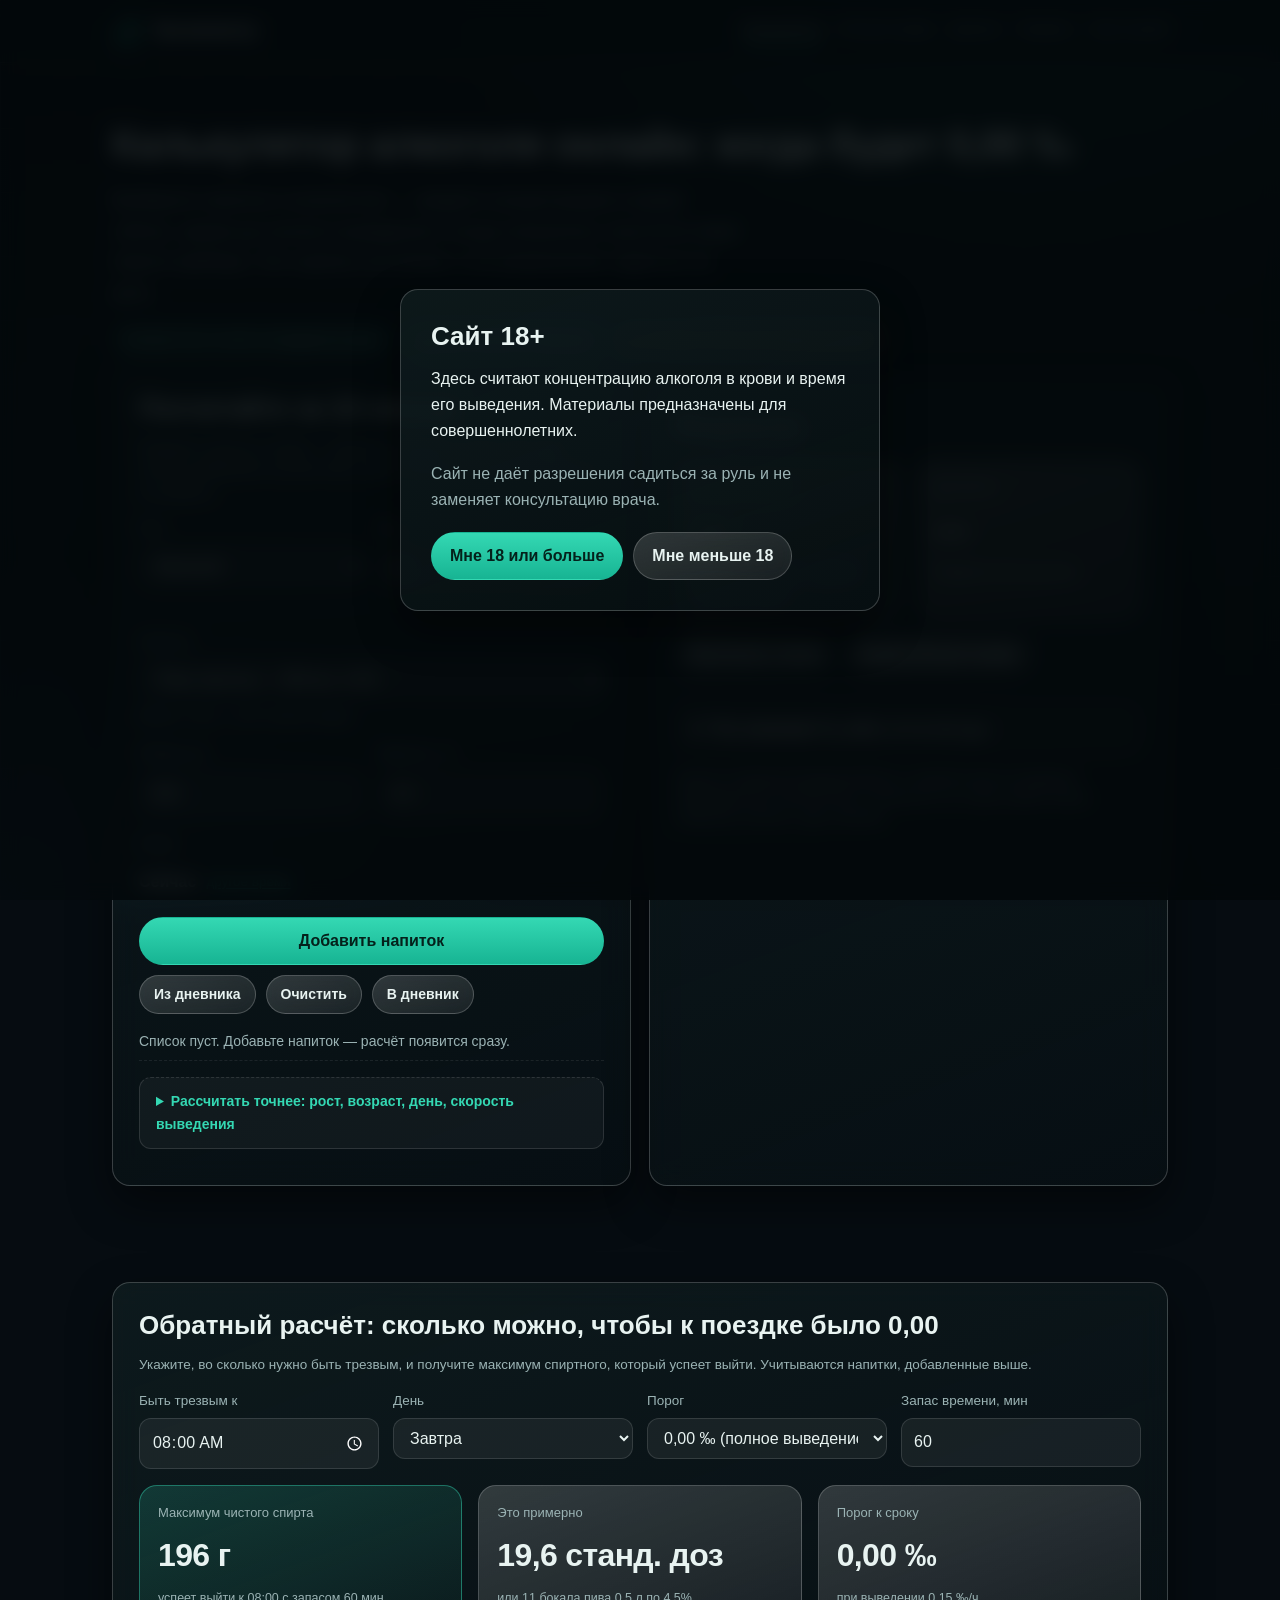
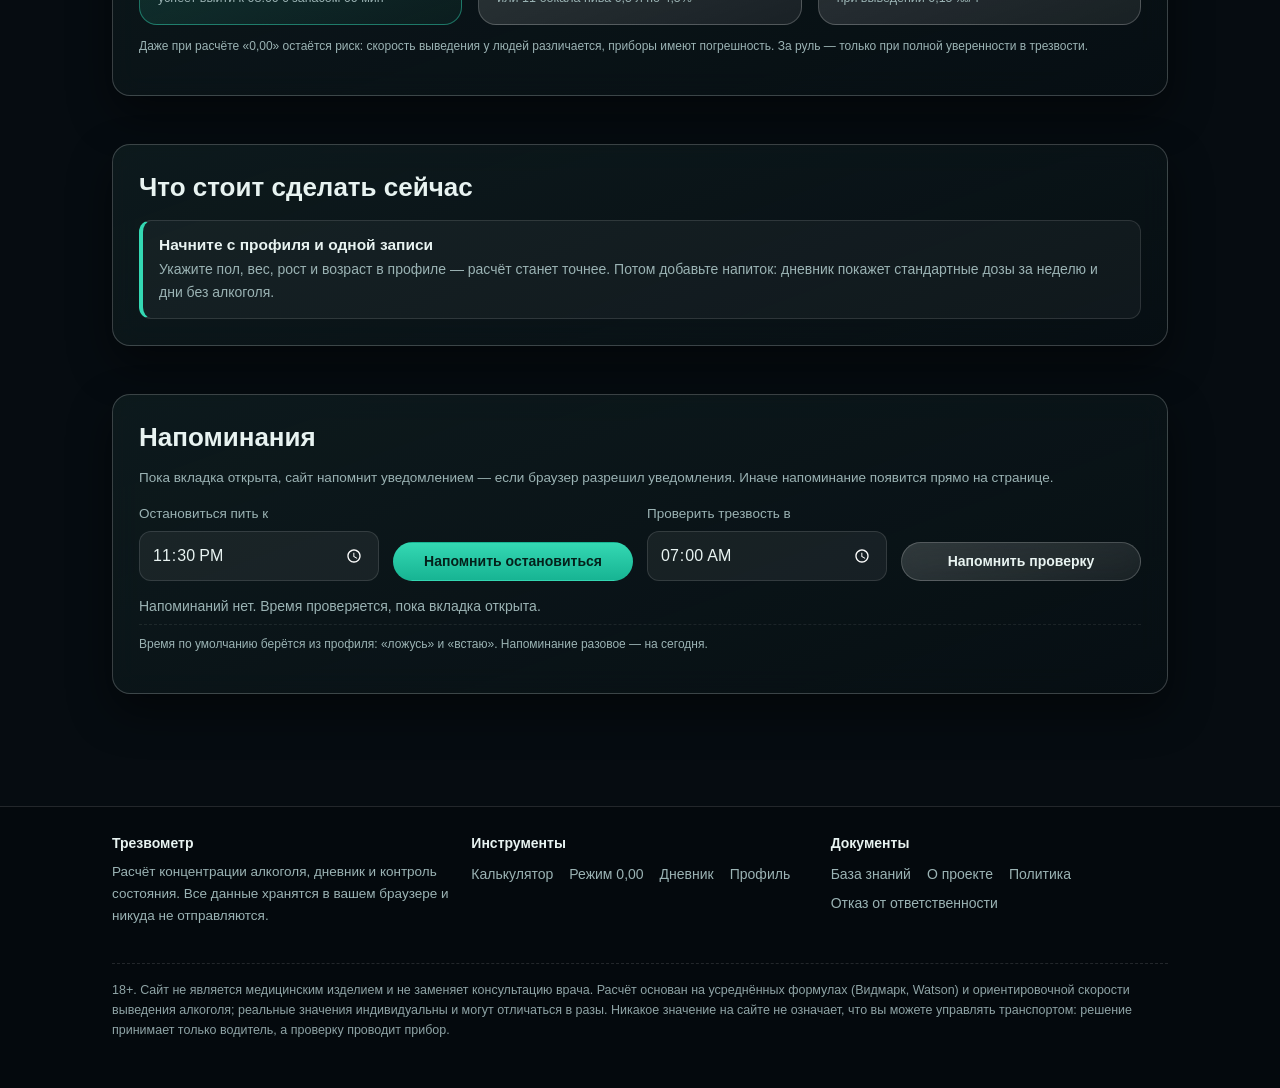
==== commit 792c899c: "Калькулятор: объём и крепость вместо порций, напитки суммируются, «Когда» = сейчас" ====
--- a/index.html
+++ b/index.html
@@ -23,7 +23,7 @@
   <meta name="twitter:card" content="summary_large_image">
   <meta name="twitter:image" content="https://trezvometr.ru/assets/og-image.png">
   <!-- /domain-block -->
-  <link rel="stylesheet" href="assets/style.css?v=5">
+  <link rel="stylesheet" href="assets/style.css?v=6">
 </head>
 <body>
 <header class="site-header">
@@ -55,7 +55,7 @@
       <div class="grid grid-2">
         <div class="card">
           <h2>Посчитайте за 10 секунд</h2>
-          <p class="small muted">Выберите напиток и количество — результат обновится сразу. Пол и вес берутся из профиля.</p>
+          <p class="small muted">Выберите напиток и объём — результат обновится сразу. Ещё один напиток добавляйте кнопкой ниже: дозы суммируются. Пол и вес берутся из профиля.</p>
 
           <div class="form-grid" id="profile-quick">
             <label class="field"><span>Пол</span>
@@ -69,12 +69,20 @@
           <div class="form-grid">
             <label class="field field-wide"><span>Напиток</span><select id="drink"></select>
               <small class="tiny muted" id="drink-hint"></small></label>
-            <label class="field"><span>Сколько порций</span><input id="count" type="number" min="1" max="20" step="1" value="1"></label>
-            <label class="field"><span>Когда</span><input id="when" type="time"></label>
+            <label class="field"><span>Объём, мл</span><input id="volume" type="number" min="10" max="2000" step="10" value="500"></label>
+            <label class="field"><span>Крепость, %</span><input id="abv" type="number" min="0.1" max="96" step="0.1" value="4.5"></label>
+            <div class="field field-wide when-field">
+              <span>Когда</span>
+              <div class="when-line">
+                <b id="when-now-label">Сейчас</b>
+                <button type="button" class="link-btn" id="when-other">другое время</button>
+                <input id="when" type="time" hidden aria-label="Время, когда выпили">
+              </div>
+            </div>
           </div>
 
           <div class="btn-row" style="margin-top:14px">
-            <button type="button" class="btn btn-wide" id="add-drink">Рассчитать</button>
+            <button type="button" class="btn btn-wide" id="add-drink">Добавить напиток</button>
             <button type="button" class="btn btn-ghost btn-sm" id="from-diary">Из дневника</button>
             <button type="button" class="btn btn-ghost btn-sm" id="reset-list">Очистить</button>
             <button type="button" class="btn btn-ghost btn-sm" id="save-diary">В дневник</button>
@@ -83,12 +91,10 @@
           <ul id="drink-list" class="breakdown" style="margin-top:16px"></ul>
 
           <details style="margin-top:16px" id="precise">
-            <summary>Рассчитать точнее: рост, возраст, крепость вручную, скорость выведения</summary>
+            <summary>Рассчитать точнее: рост, возраст, день, скорость выведения</summary>
             <div class="form-grid" style="margin-top:12px">
               <label class="field"><span>Рост, см</span><input id="p-height" type="number" min="130" max="220" step="1" value="175"></label>
               <label class="field"><span>Возраст</span><input id="p-age" type="number" min="18" max="99" step="1" value="35"></label>
-              <label class="field"><span>Объём порции, мл</span><input id="volume" type="number" min="10" max="2000" step="10" value="500"></label>
-              <label class="field"><span>Крепость, %</span><input id="abv" type="number" min="0.1" max="96" step="0.1" value="4.5"></label>
               <label class="field"><span>День</span>
                 <select id="day"><option value="0">Сегодня</option><option value="-1">Вчера</option><option value="1">Завтра</option></select>
               </label>
@@ -257,7 +263,7 @@
 <script src="assets/advice.js?v=3"></script>
 <script src="assets/charts.js?v=3"></script>
 <script src="assets/reminders.js?v=1"></script>
-<script src="assets/calc.js?v=5"></script>
+<script src="assets/calc.js?v=6"></script>
 <script src="assets/metrika.js?v=1"></script>
 </body>
 </html>
--- a/assets/style.css
+++ b/assets/style.css
@@ -159,6 +159,16 @@
 .field { display: flex; flex-direction: column; gap: 6px; }
 .field > span, .field > label { font-size: 13.5px; color: var(--muted); }
 .field-wide { grid-column: 1 / -1; }
+/* «Когда»: по умолчанию «Сейчас», время открывается кнопкой-ссылкой «другое время» */
+.when-line { display: flex; align-items: center; gap: 10px; flex-wrap: wrap; min-height: 42px; }
+.when-line b { font-weight: 600; }
+.when-line input { width: auto; min-width: 132px; padding: 7px 10px; }
+.link-btn {
+  background: none; border: none; padding: 0; cursor: pointer;
+  font: inherit; font-size: 13.5px; color: var(--accent);
+  text-decoration: underline; text-underline-offset: 2px;
+}
+.link-btn:hover { color: #8ff3df; }
 input, select, textarea {
   font: inherit; color: var(--text);
   background: rgba(255, 255, 255, .06);
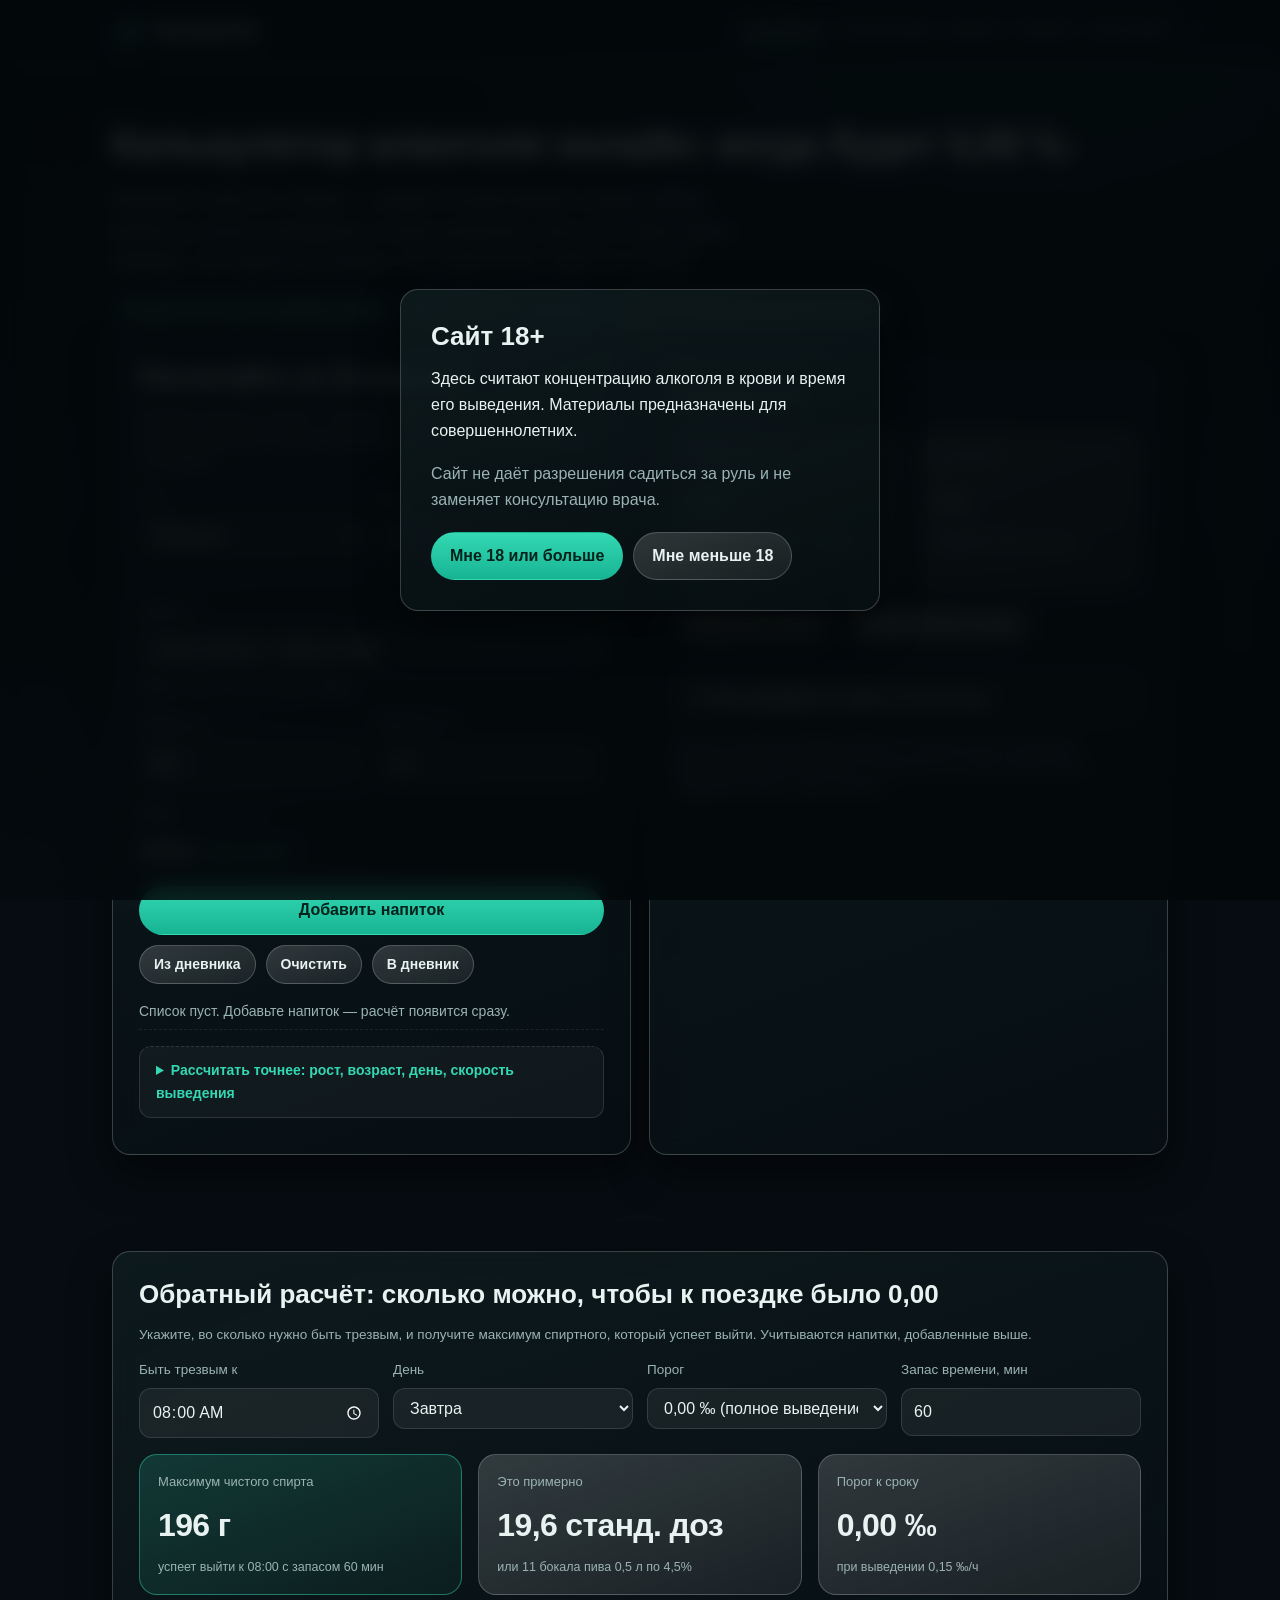
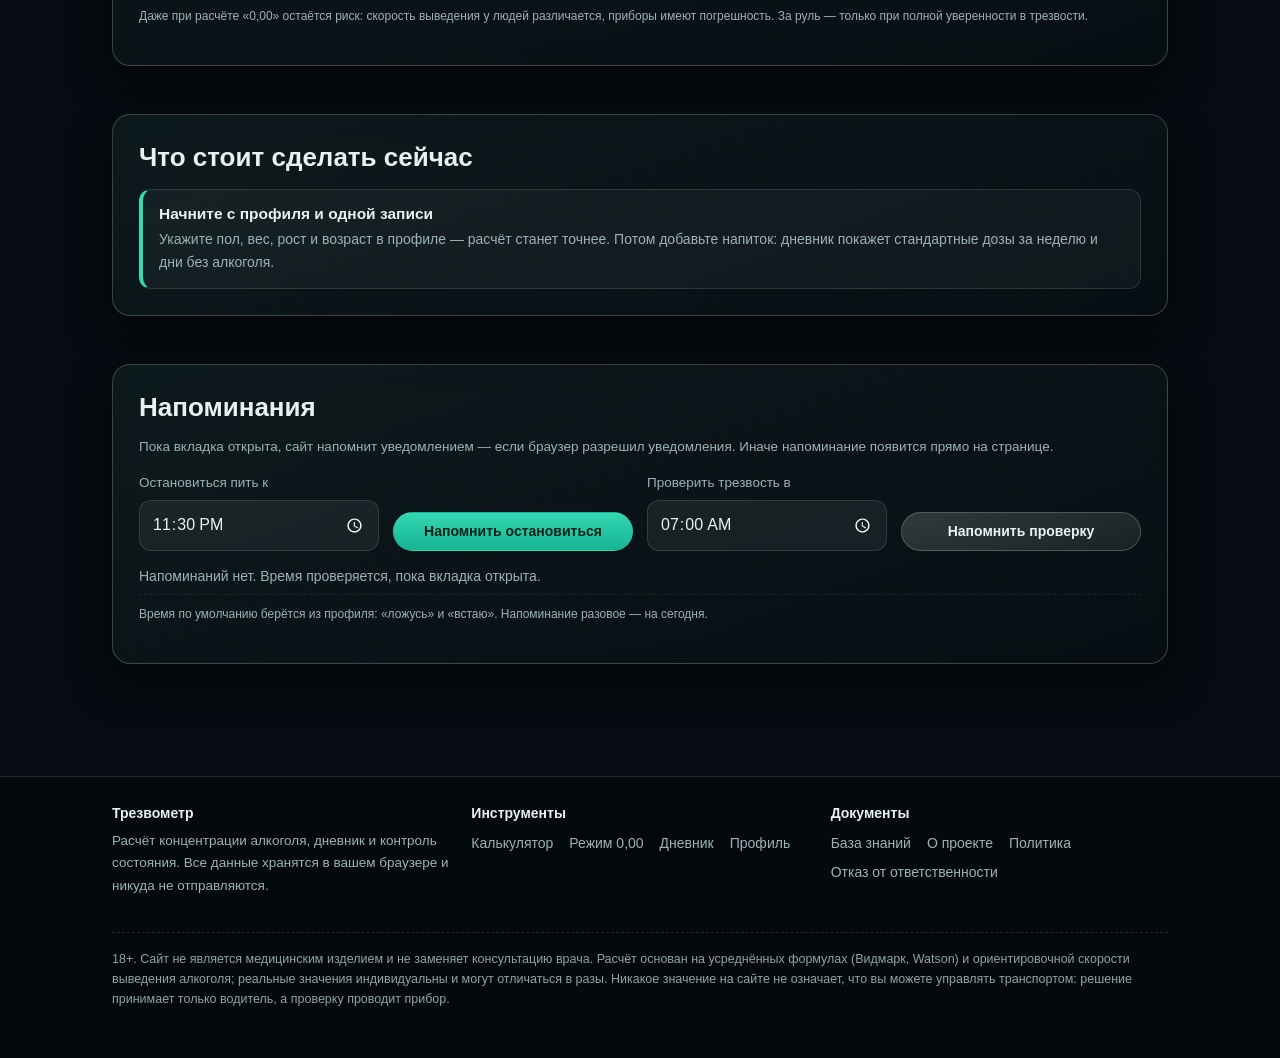
==== commit d5bf0cfa: "Текст на главной: «напиток и объём» вместо «количество»" ====
--- a/index.html
+++ b/index.html
@@ -159,7 +159,7 @@
     </section>
 
     <section class="wrap hero-meta">
-      <p class="lead">Выберите напиток и количество — увидите концентрацию в крови сейчас, время до полного выведения
+      <p class="lead">Выберите напиток и объём — увидите концентрацию в крови сейчас, время до полного выведения
         и когда показатель опустится ниже порога прибора. Это оценка состояния, а не разрешение садиться за руль.</p>
       <div class="hero-badges">
         <span class="chip">Считает в ‰, %, мг/л и стандартных дозах</span>
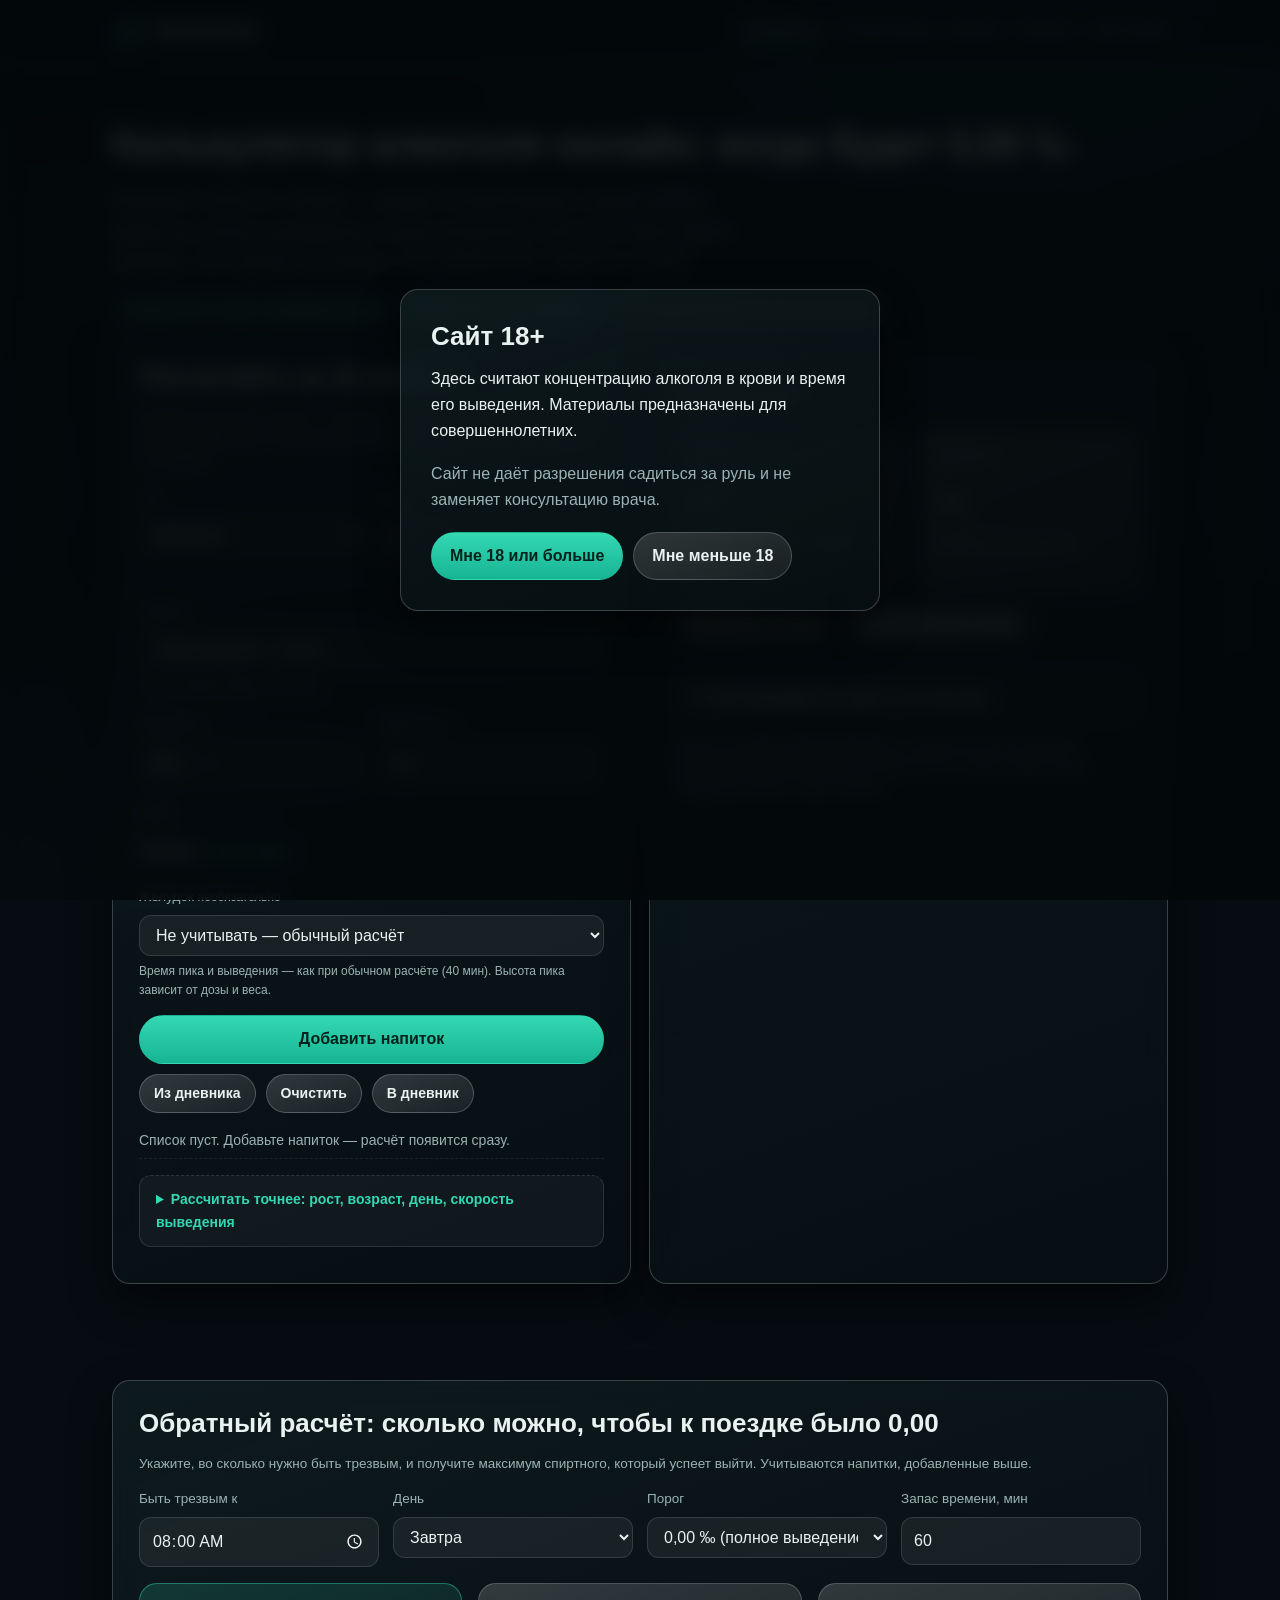
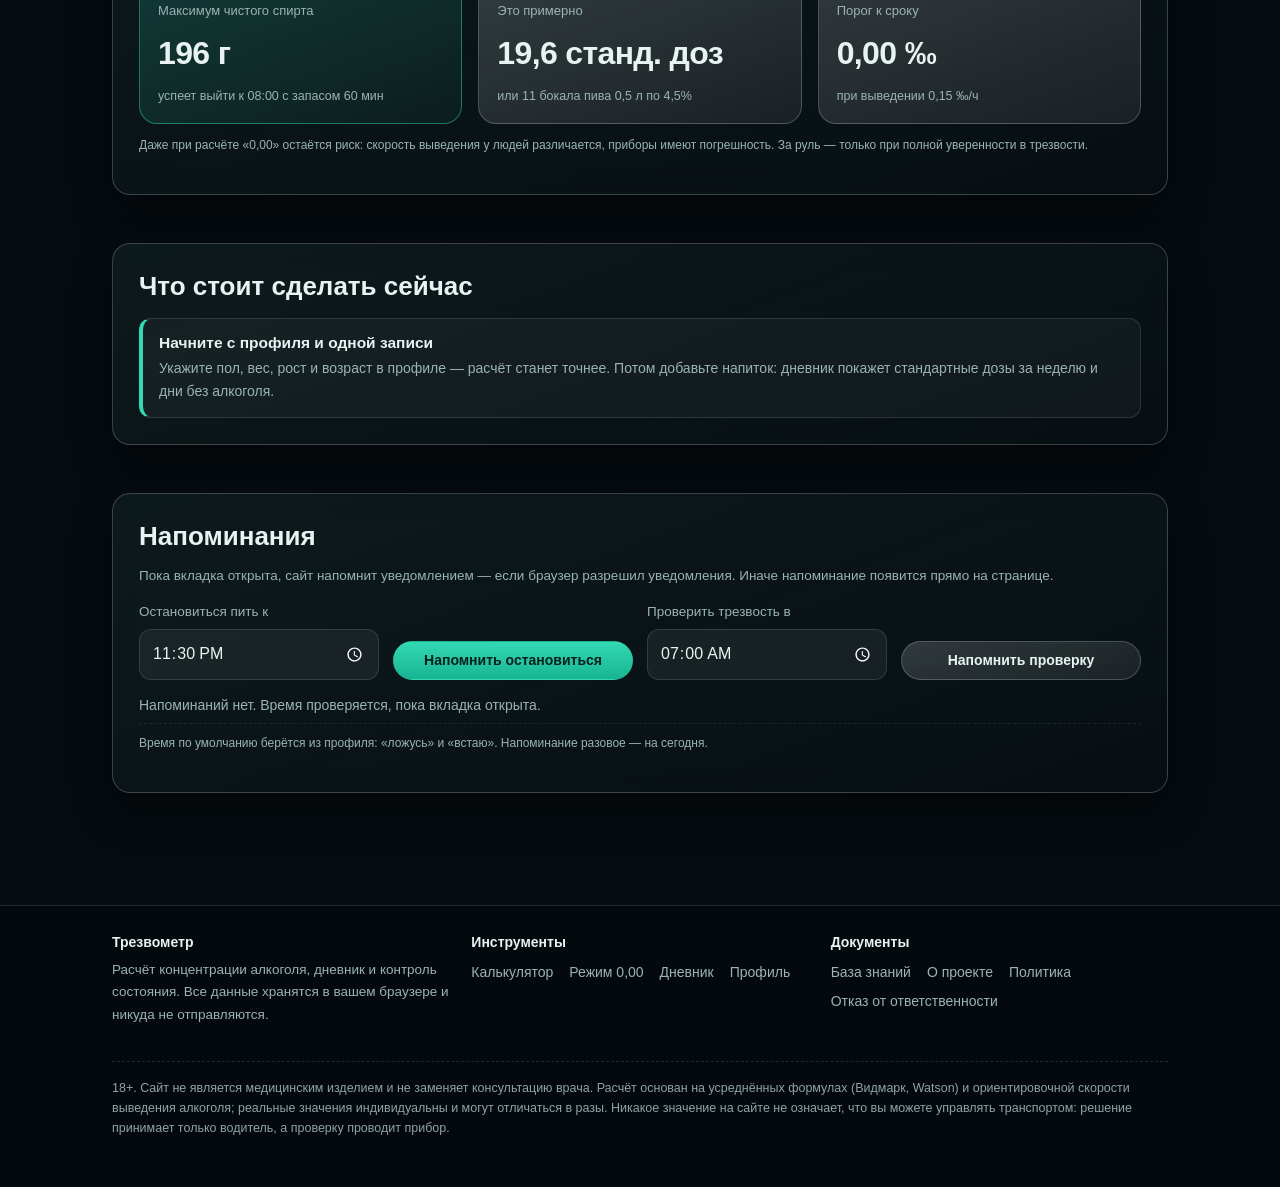
==== commit 7f171d23: "Форма: необязательный «Желудок», в подписи напитка только крепость, один пункт «Водка»" ====
--- a/index.html
+++ b/index.html
@@ -79,6 +79,14 @@
                 <input id="when" type="time" hidden aria-label="Время, когда выпили">
               </div>
             </div>
+            <label class="field field-wide"><span>Желудок <span class="tiny muted">необязательно</span></span>
+              <select id="stomach">
+                <option value="any" selected>Не учитывать — обычный расчёт</option>
+                <option value="empty">Пустой — всасывание быстрее (20 мин)</option>
+                <option value="full">Полный, после еды — медленнее (60 мин)</option>
+              </select>
+              <small class="tiny muted" id="stomach-hint"></small>
+            </label>
           </div>
 
           <div class="btn-row" style="margin-top:14px">
@@ -98,7 +106,7 @@
               <label class="field"><span>День</span>
                 <select id="day"><option value="0">Сегодня</option><option value="-1">Вчера</option><option value="1">Завтра</option></select>
               </label>
-              <label class="field"><span>Всасывание</span>
+              <label class="field"><span>Всасывание <span class="tiny muted">то же, что «Желудок»</span></span>
                 <select id="peak">
                   <option value="20">Быстро (натощак) — 20 мин</option>
                   <option value="40" selected>Обычно — 40 мин</option>
@@ -257,13 +265,13 @@
 </footer>
 
 <script src="assets/config.js?v=1"></script>
-<script src="assets/engine.js?v=3"></script>
+<script src="assets/engine.js?v=4"></script>
 <script src="assets/store.js?v=1"></script>
-<script src="assets/ui.js?v=1"></script>
+<script src="assets/ui.js?v=2"></script>
 <script src="assets/advice.js?v=3"></script>
 <script src="assets/charts.js?v=3"></script>
 <script src="assets/reminders.js?v=1"></script>
-<script src="assets/calc.js?v=6"></script>
+<script src="assets/calc.js?v=8"></script>
 <script src="assets/metrika.js?v=1"></script>
 </body>
 </html>
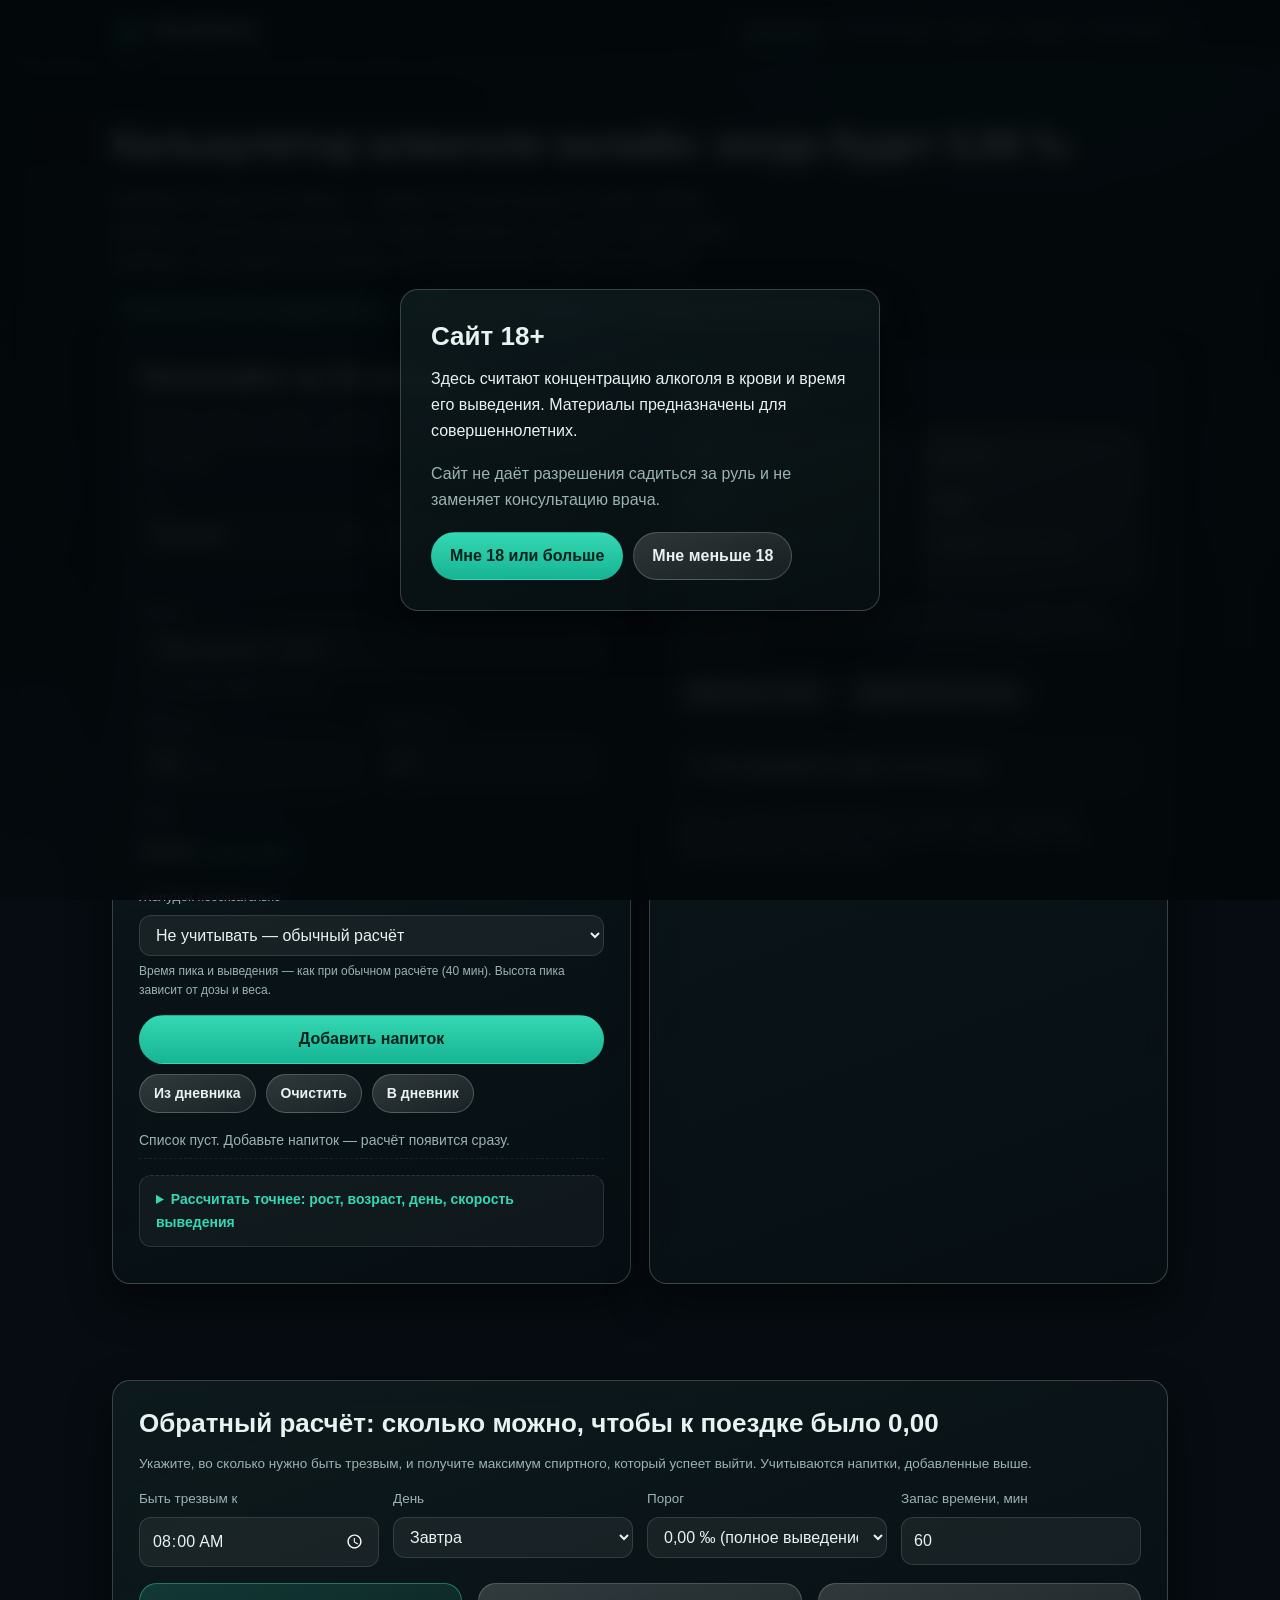
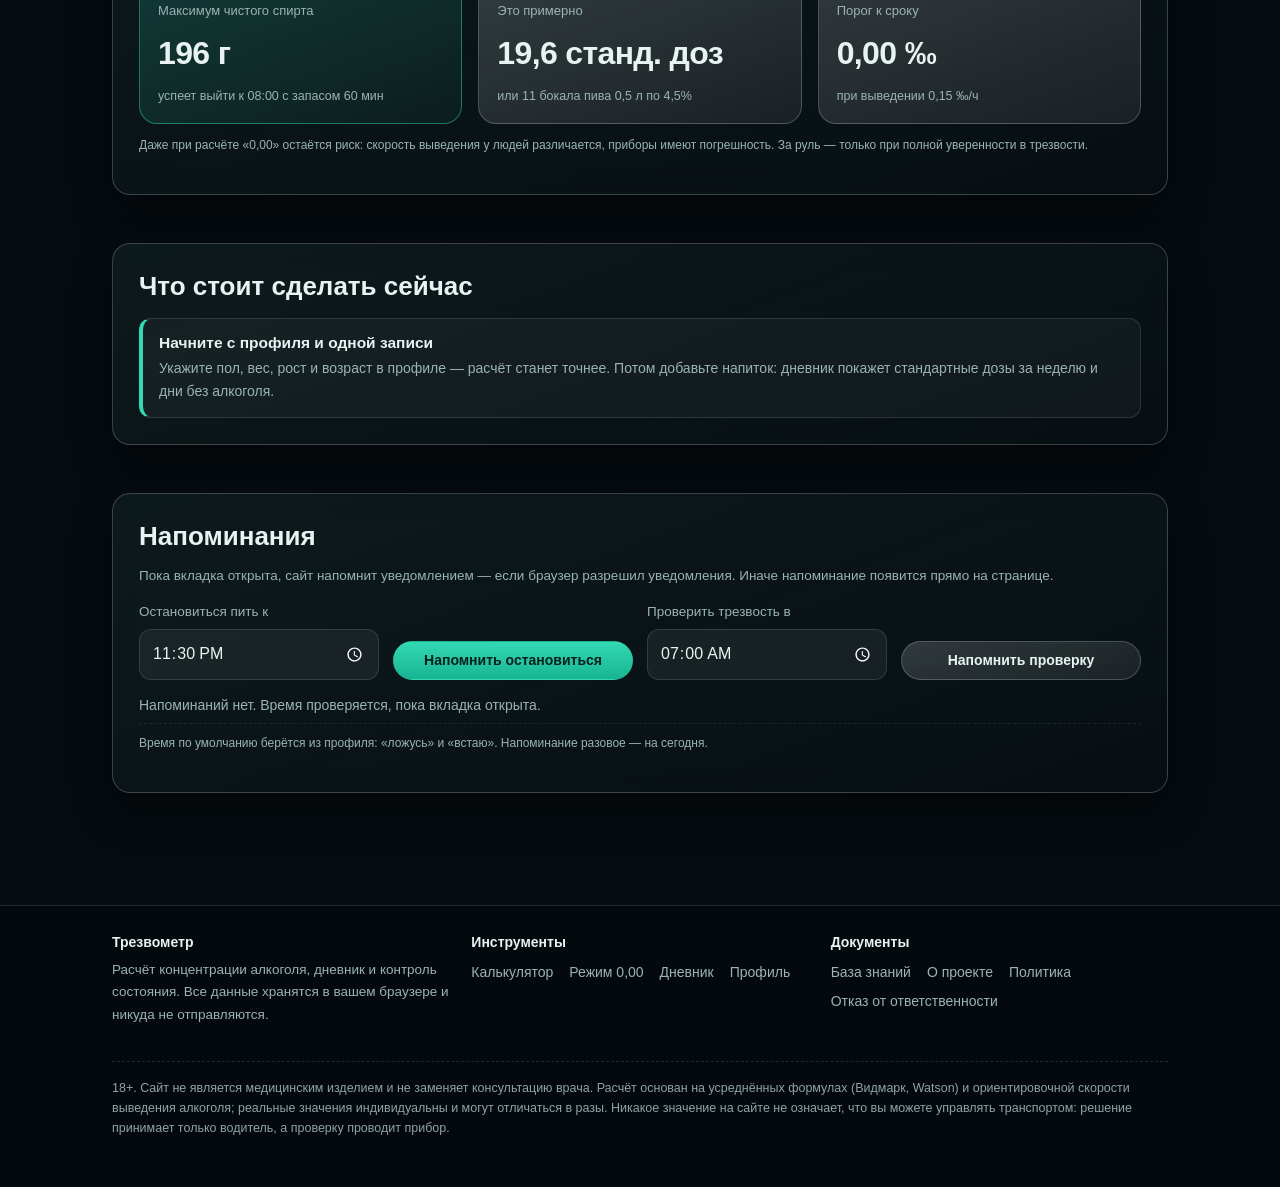
==== commit 803d9474: "Результат: пояснение под «Сейчас в крови» — почему цифра меняется (всасывание до пика, потом выведен" ====
--- a/index.html
+++ b/index.html
@@ -142,6 +142,7 @@
         <div class="card">
           <h2>Результат</h2>
           <div id="result-metrics" class="result-hero"></div>
+          <p class="tiny muted" id="now-note" style="margin-top:10px"></p>
           <div class="more-row">
             <button type="button" class="btn btn-ghost btn-sm" id="more-precise">Рассчитать точнее</button>
             <a class="btn btn-ghost btn-sm" href="pro.html">Режим 0,00 для профи</a>
@@ -271,7 +272,7 @@
 <script src="assets/advice.js?v=3"></script>
 <script src="assets/charts.js?v=3"></script>
 <script src="assets/reminders.js?v=1"></script>
-<script src="assets/calc.js?v=8"></script>
+<script src="assets/calc.js?v=9"></script>
 <script src="assets/metrika.js?v=1"></script>
 </body>
 </html>
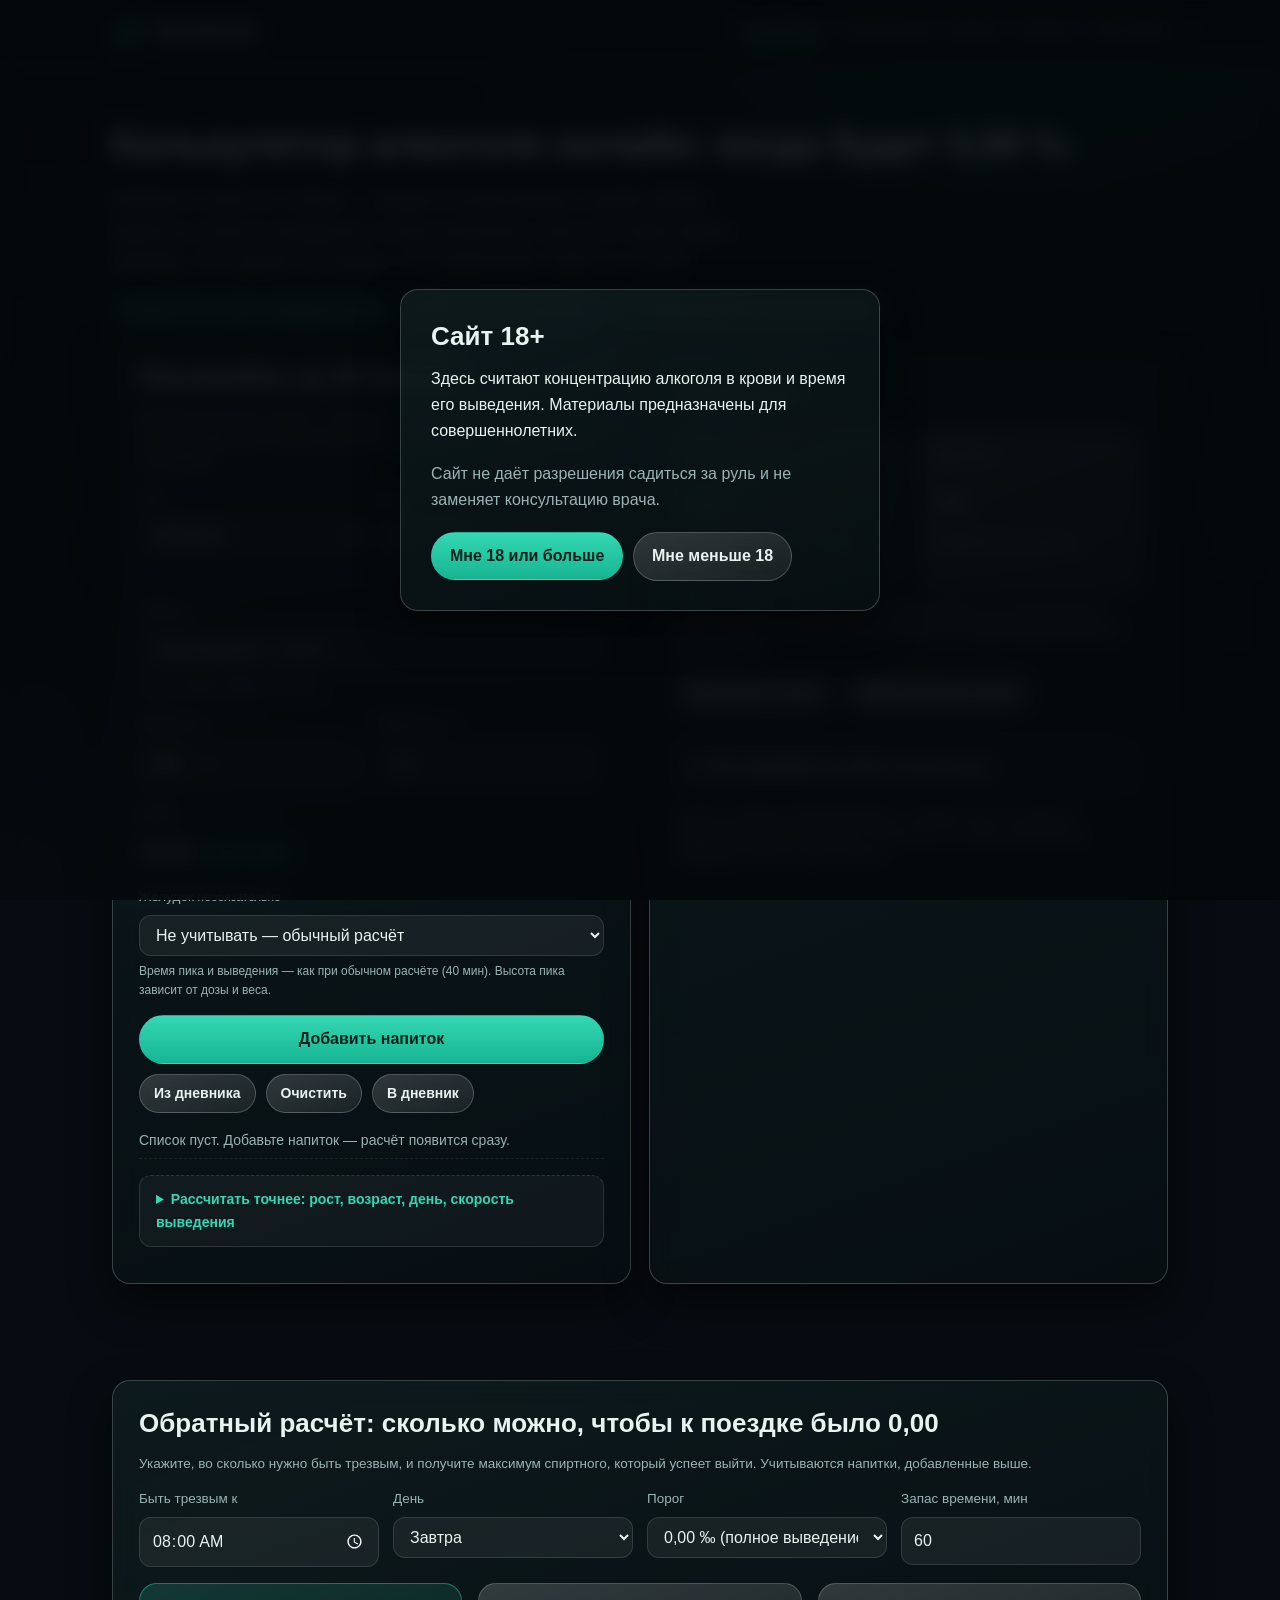
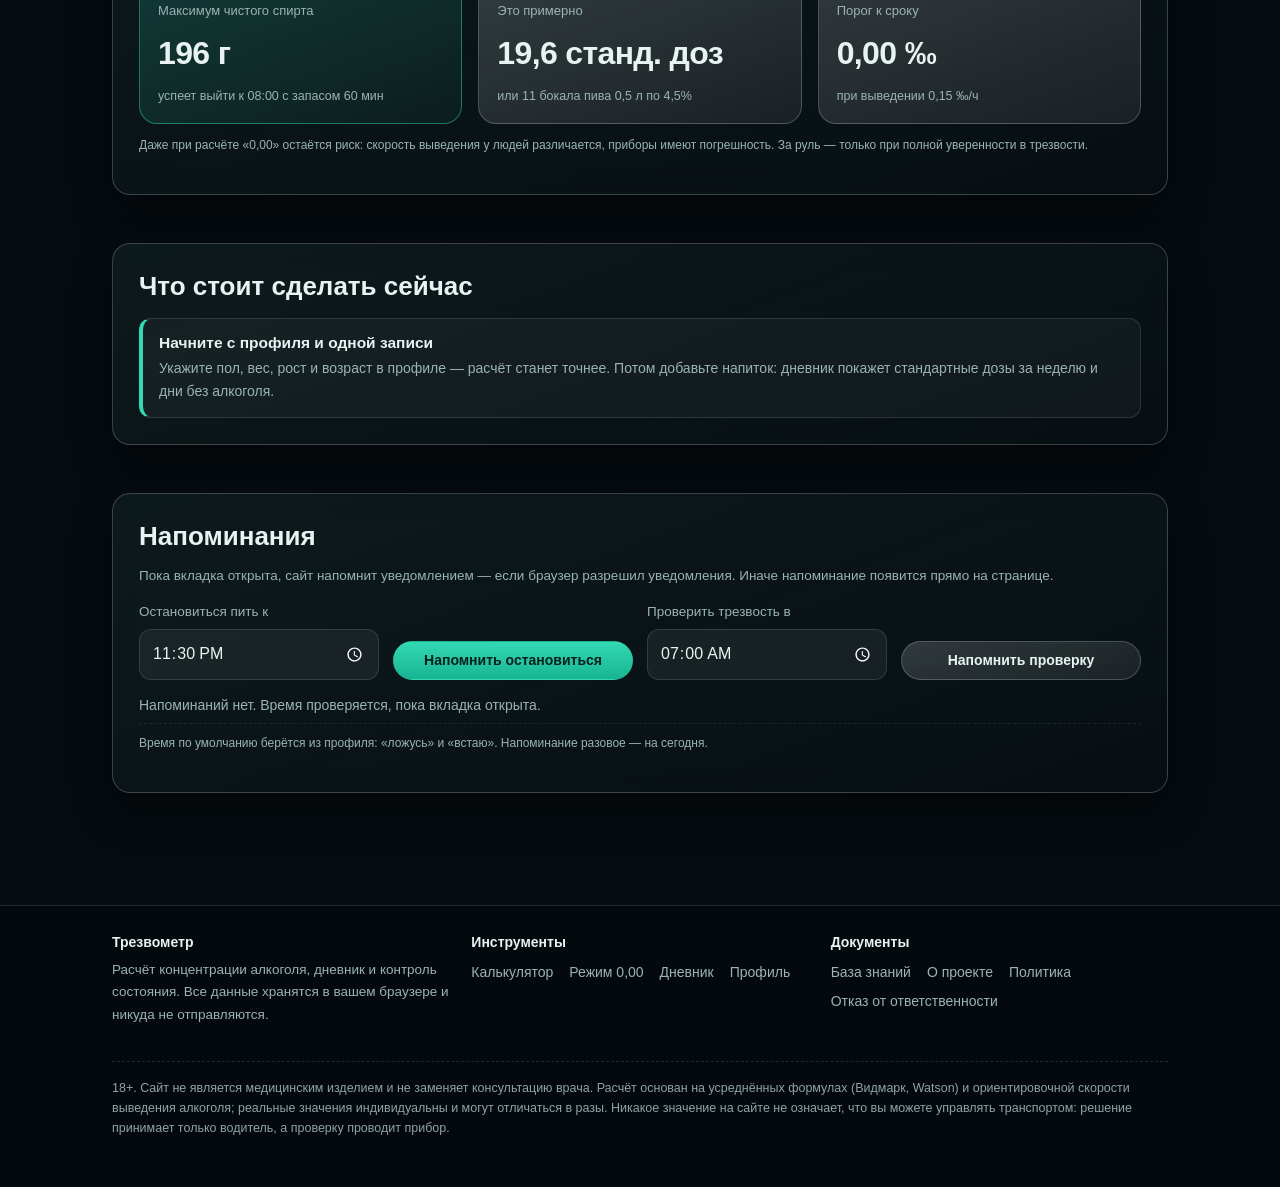
==== commit f7a94b32: "Статья: подсказка «таблица прокручивается» на телефоне, style.css v7 на всех страницах" ====
--- a/index.html
+++ b/index.html
@@ -3,6 +3,9 @@
 <head>
   <meta charset="utf-8">
   <link rel="icon" type="image/svg+xml" href="assets/favicon.svg">
+  <link rel="icon" href="favicon.ico" sizes="48x48">
+  <link rel="apple-touch-icon" href="assets/icon-180.png">
+  <link rel="manifest" href="site.webmanifest">
   <meta name="viewport" content="width=device-width, initial-scale=1">
   <meta name="theme-color" content="#060c11">
   <meta name="yandex-verification" content="53d8635f9bacb7ce">
@@ -23,7 +26,7 @@
   <meta name="twitter:card" content="summary_large_image">
   <meta name="twitter:image" content="https://trezvometr.ru/assets/og-image.png">
   <!-- /domain-block -->
-  <link rel="stylesheet" href="assets/style.css?v=6">
+  <link rel="stylesheet" href="assets/style.css?v=7">
 </head>
 <body>
 <header class="site-header">
--- a/assets/style.css
+++ b/assets/style.css
@@ -342,4 +342,11 @@
   * { animation: none !important; transition: none !important; scroll-behavior: auto !important; }
 }
 
-
+/* Подсказка «таблица прокручивается» — только там, где таблица шире экрана. */
+.scroll-hint { display: none; }
+@media (max-width: 720px) {
+  .scroll-hint { display: block; margin: 6px 0 0; }
+  .table-wrap { -webkit-overflow-scrolling: touch; }
+}
+
+
